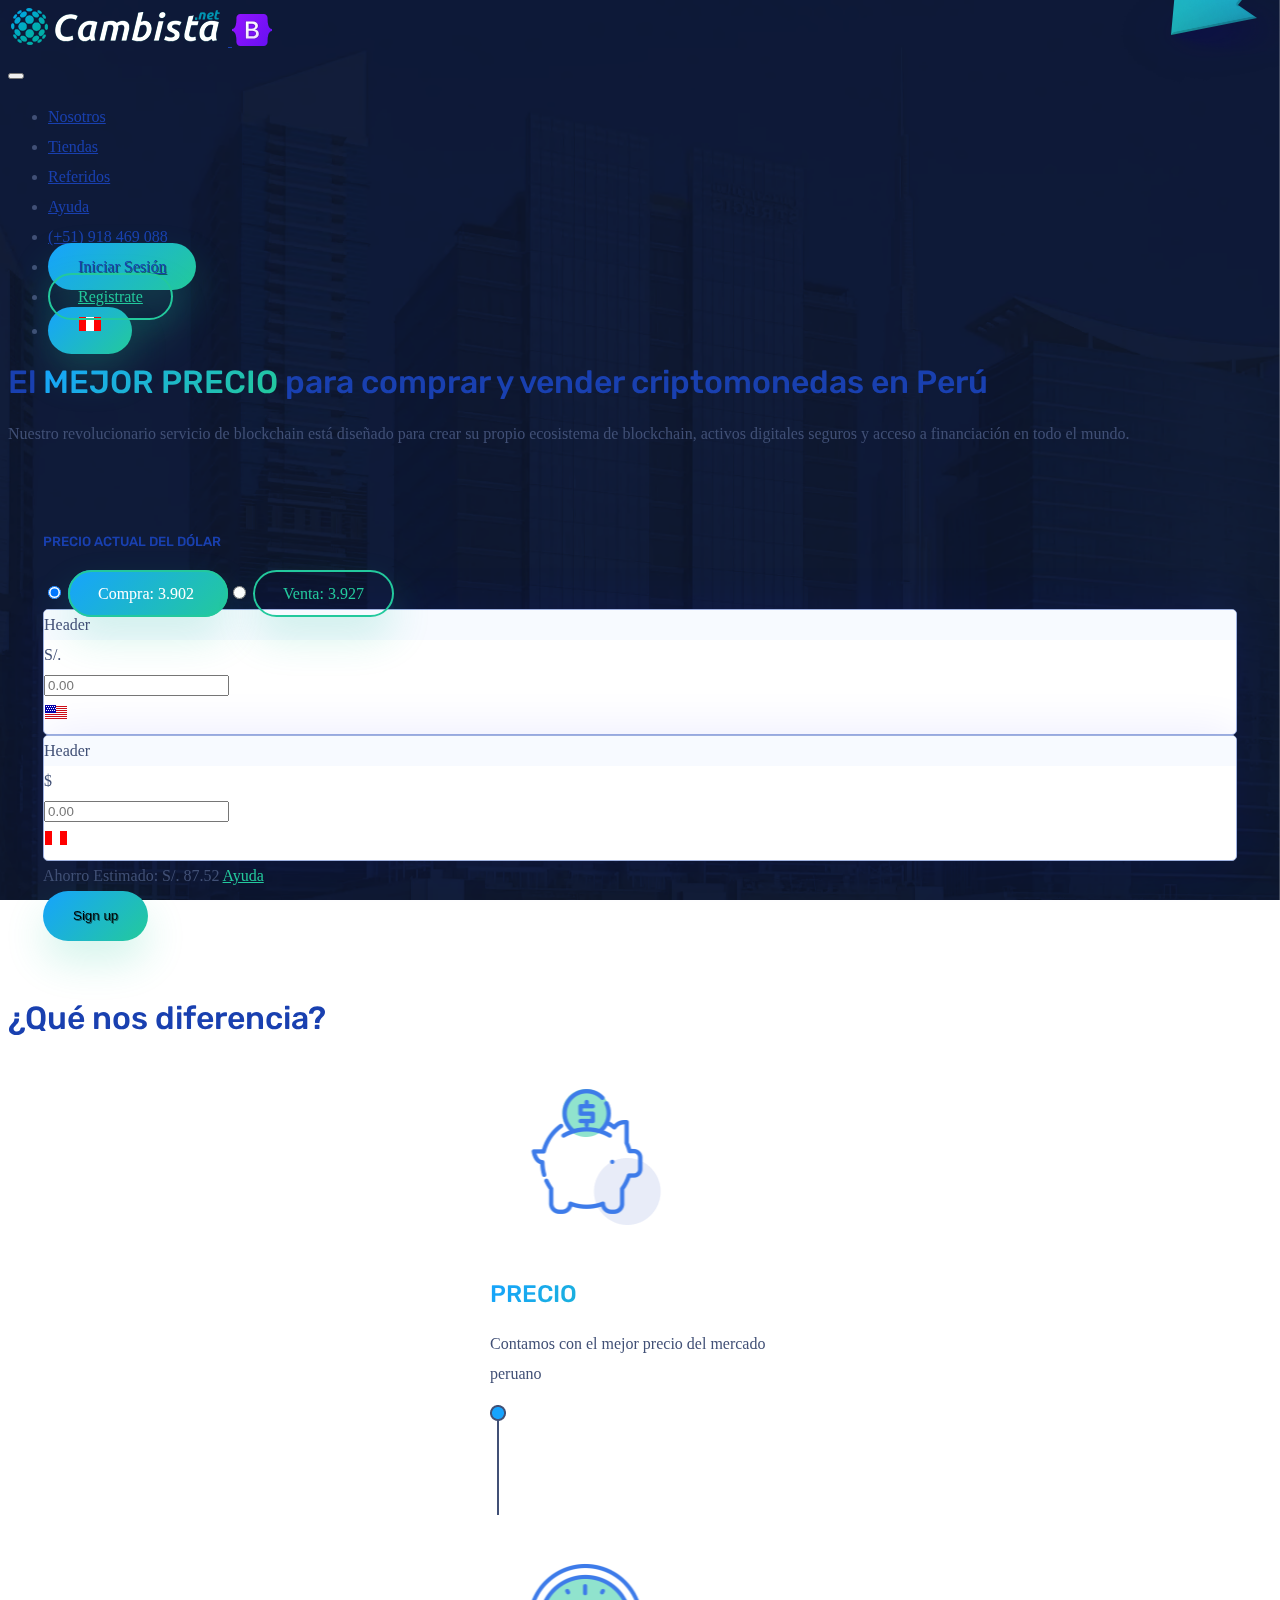
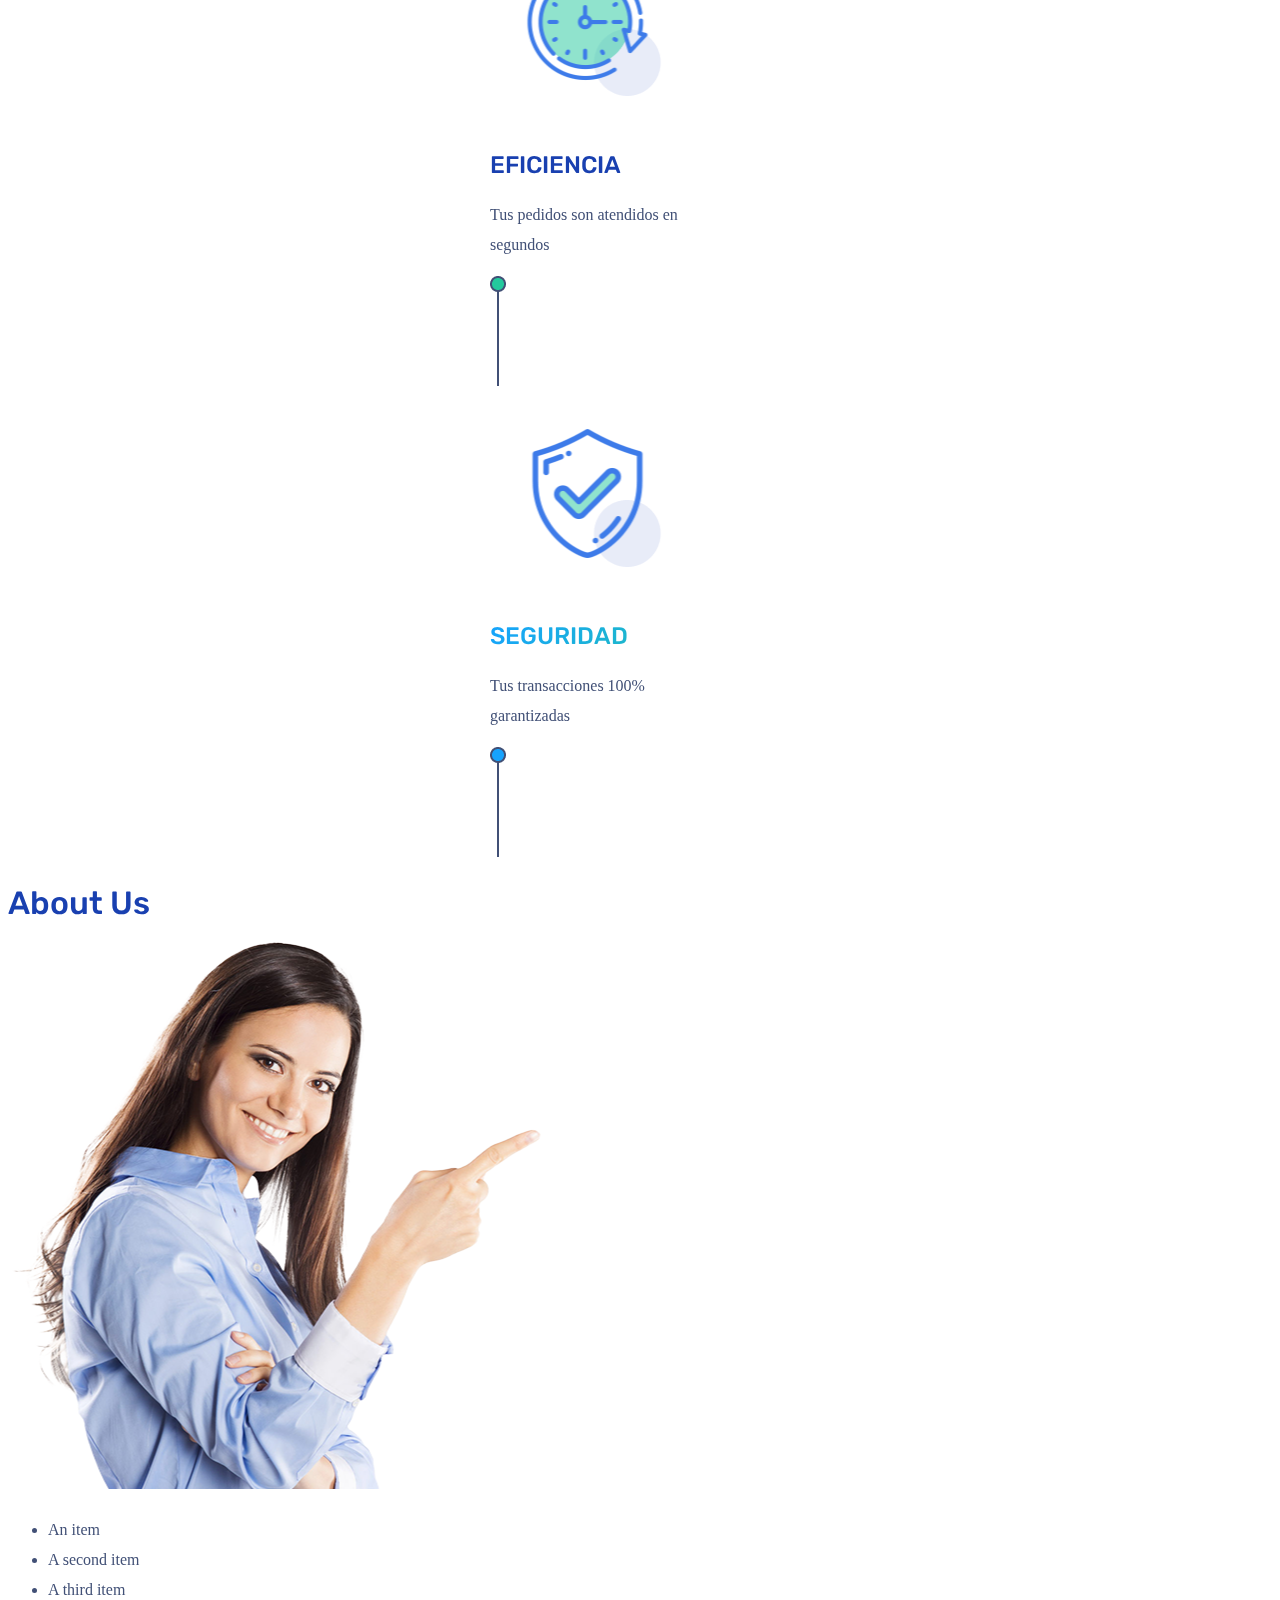
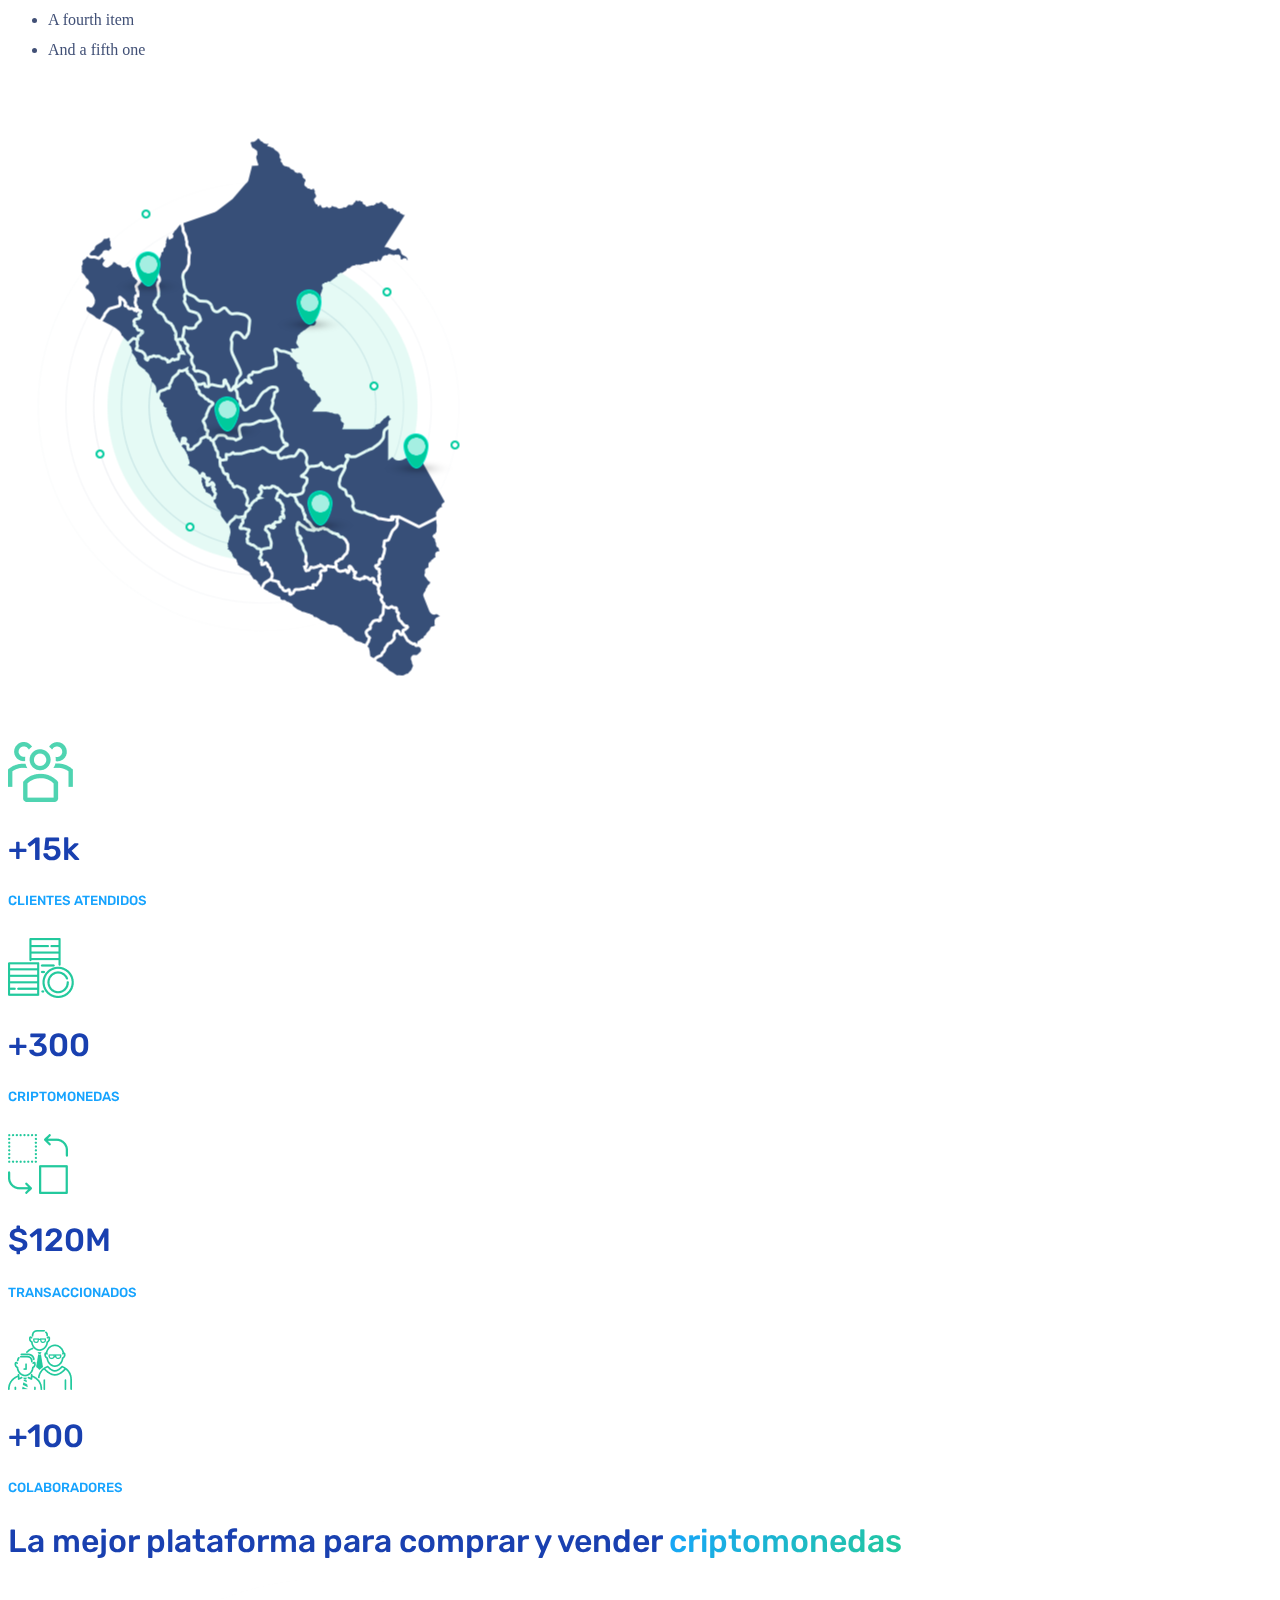
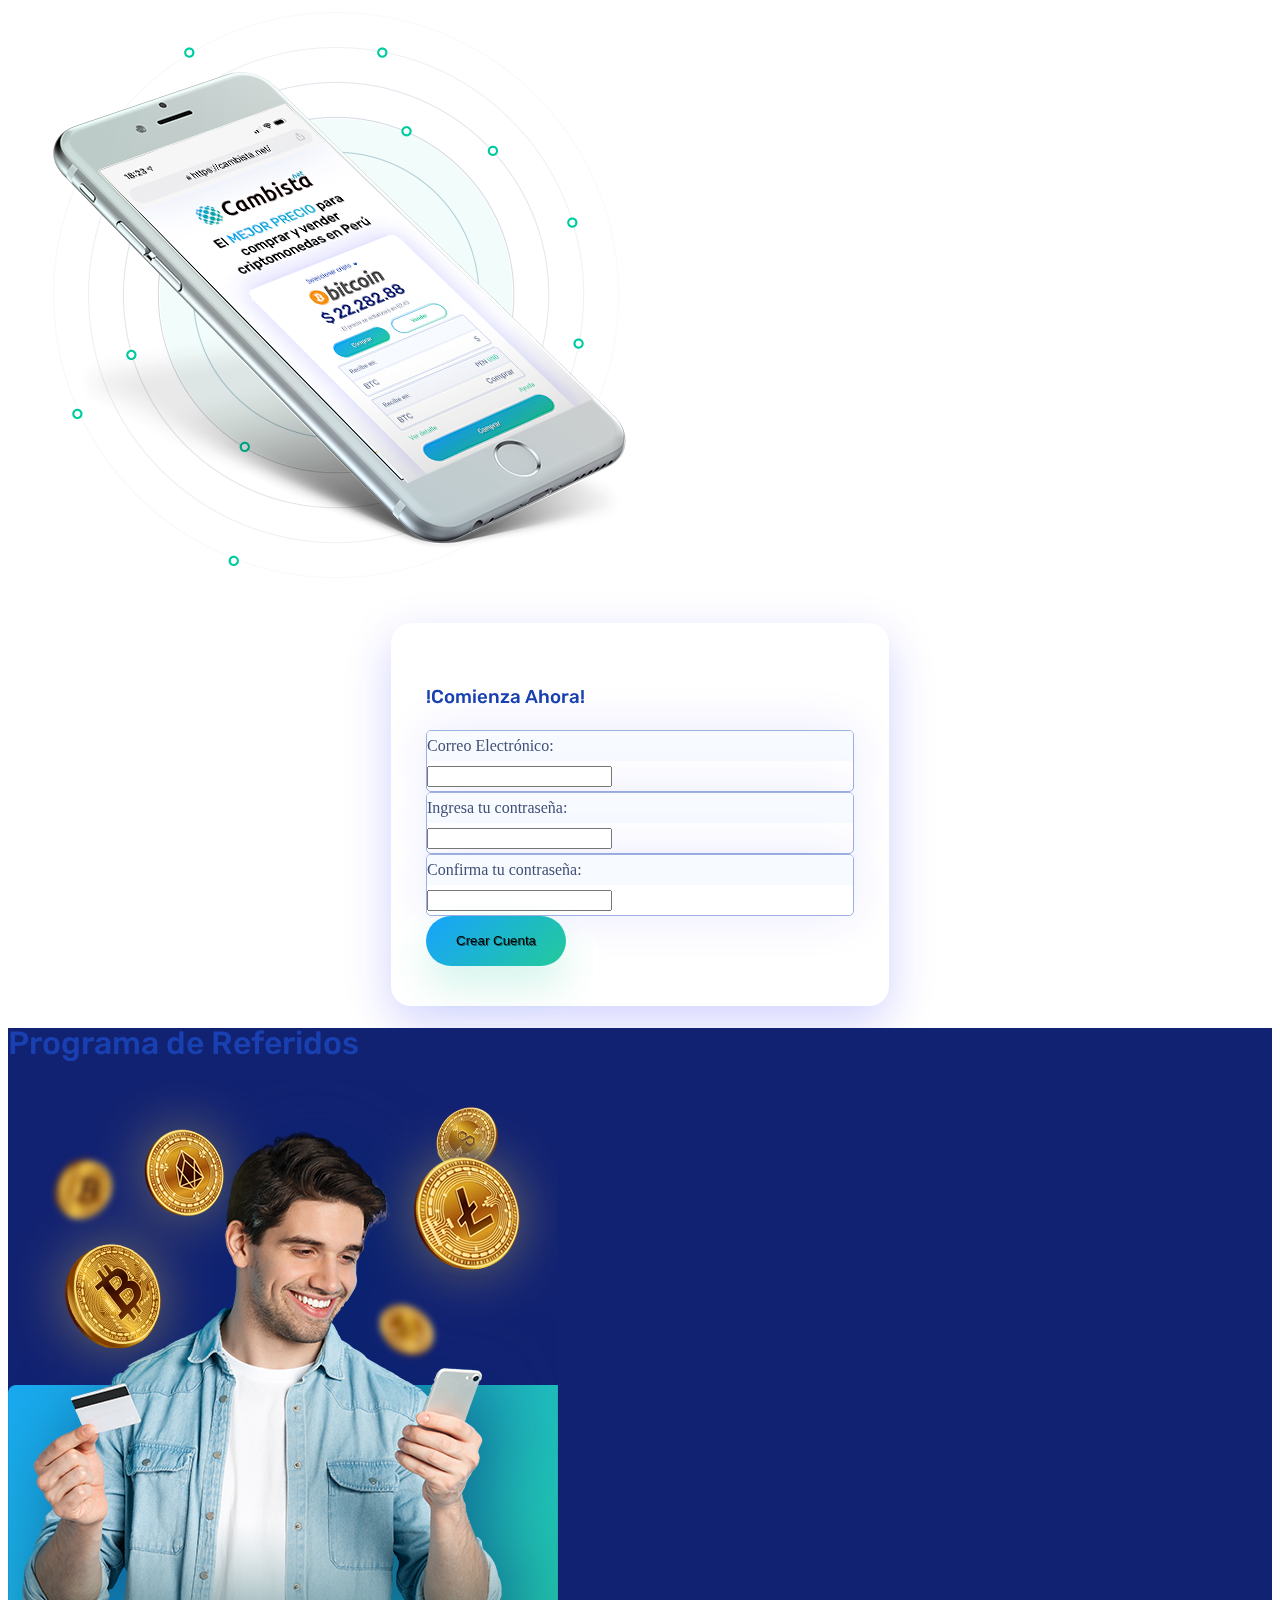
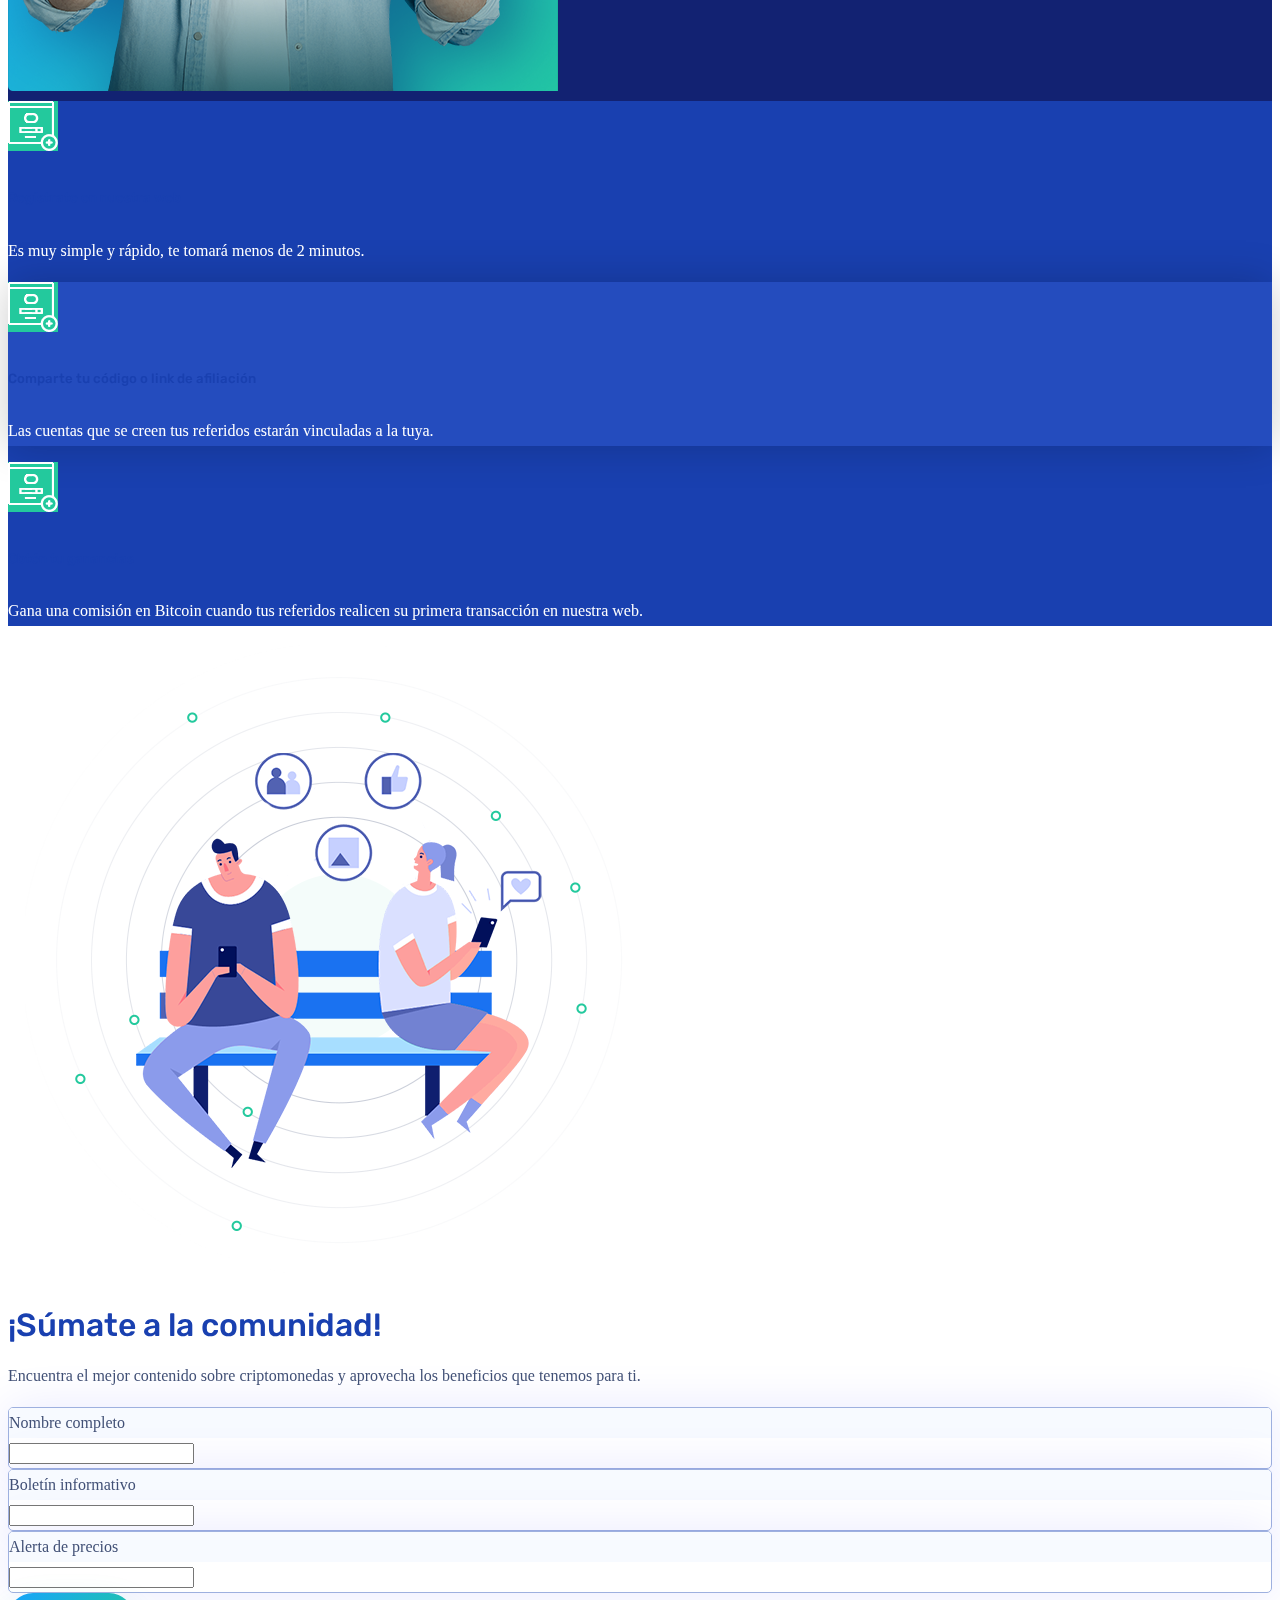
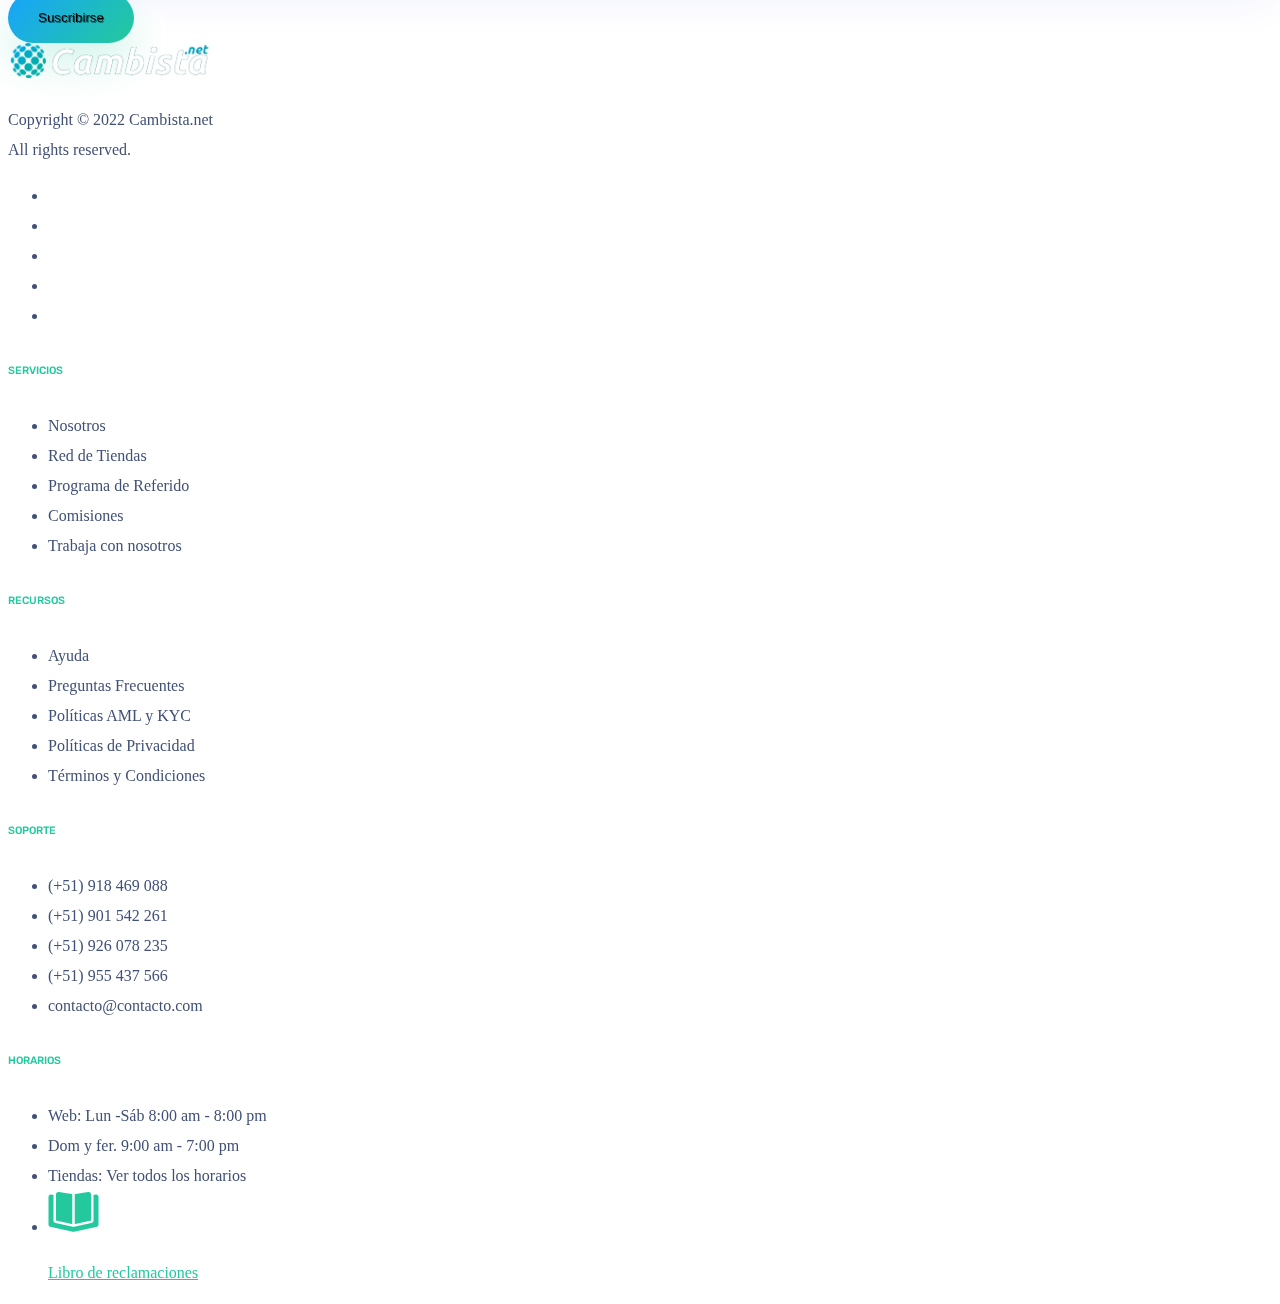
==== index.html @ aa256439 "Add files via upload" ====
<!doctype html>
<html lang="en">

<head>
    <!-- Required meta tags -->
    <meta charset="utf-8">
    <meta name="viewport" content="width=device-width, initial-scale=1">

    <!-- Bootstrap CSS -->
    <link href="https://cdn.jsdelivr.net/npm/bootstrap@5.0.2/dist/css/bootstrap.min.css" rel="stylesheet"
        integrity="sha384-EVSTQN3/azprG1Anm3QDgpJLIm9Nao0Yz1ztcQTwFspd3yD65VohhpuuCOmLASjC" crossorigin="anonymous">

    <link rel="stylesheet" href="assets/common/css/style.css">
    <link rel="stylesheet" href="https://cdnjs.cloudflare.com/ajax/libs/font-awesome/6.1.2/css/all.min.css"
        integrity="sha512-1sCRPdkRXhBV2PBLUdRb4tMg1w2YPf37qatUFeS7zlBy7jJI8Lf4VHwWfZZfpXtYSLy85pkm9GaYVYMfw5BC1A=="
        crossorigin="anonymous" referrerpolicy="no-referrer" />
    <title>Cambista</title>
</head>

<body>

    <div class="heroSection">
        <nav class="navbar navbar-expand-xxl navbar-dark">
            <div class="container">
                <div class="d-flex justify-content-between flex-grow-1">

                    <a class="navbar-brand d-none d-lg-inline-block" href="#" draggable="false">
                        <img src="assets/common/img/logo.png" alt="Cambista">
                    </a>

                    <a class="navbar-brand-two d-lg-none d-inline-block" href="#" draggable="false">
                        <img src="[data-uri]"
                            alt="logo" width="40" height="32" class="me-2" draggable="false">
                    </a>
                    <div class="text-right">
                        <button class="navbar-toggler" type="button" data-bs-toggle="collapse"
                            data-bs-target="#myNavbar" aria-controls="myNavbar" aria-expanded="false"
                            aria-label="Toggle navigation">
                            <span class="navbar-toggler-icon"></span>
                        </button>
                    </div>
                </div>
                <div class="collapse navbar-collapse flex-grow-1 text-right" id="myNavbar">
                    <ul class="navbar-nav ms-auto flex-nowrap">
                        <li class="nav-item">
                            <a href="#" class="nav-link m-2 menu-item" draggable="false">Nosotros</a>
                        </li>
                        <li class="nav-item">
                            <a href="#" class="nav-link m-2 menu-item" draggable="false">Tiendas</a>
                        </li>
                        <li class="nav-item">
                            <a href="#" class="nav-link m-2 menu-item" draggable="false">Referidos</a>
                        </li>
                        <li class="nav-item">
                            <a href="#" class="nav-link m-2 menu-item" draggable="false">Ayuda</a>
                        </li>
                        <li class="nav-item">
                            <a href="#" class="nav-link m-2 menu-item" draggable="false">(+51) 918 469 088</a>
                        </li>
                        <li class="nav-item">
                            <a href="#" class="nav-link m-2 menu-item btn btn-primary btn-sm px-5 text-white"
                                draggable="false" style="max-width: 200px;">Iniciar
                                Sesión</a>
                        </li>
                        <li class="nav-item">
                            <a href="#"
                                class="nav-link m-2 menu-item btn btn btn-outline-secondary btn-sm px-5 text-white"
                                draggable="false" style="max-width: 200px;">Registrate</a>
                        </li>

                        <li class="nav-item">
                            <a href="#" class="nav-link m-2 menu-item btn btn-primary rounded-circle" draggable="false"
                                style="width: 54px; height:54px;">
                                <img src="assets/common/img/flag.png" alt="flag-peru">
                            </a>
                        </li>
                    </ul>
                </div>
            </div>

        </nav>

        <div class="container">
            <div class="row justify-content-center align-items-center py-5">
                <div class="col-lg-5 col-md-6 text-center text-lg-start">
                    <h1 class="text-white">El <span class="text-gradient-primary">MEJOR PRECIO</span> para comprar y
                        vender criptomonedas en Perú</h1>
                    <p class="col-lg-10 text-white">Nuestro revolucionario servicio de blockchain está diseñado para
                        crear su
                        propio ecosistema de blockchain, activos digitales seguros y acceso a financiación en todo el
                        mundo.</p>
                </div>
                <div class="col-lg-1 text-white d-xl-block d-none"></div>
                <div class="col-lg-4 col-md-6 p-sm-0 p-1">
                    <form class="border rounded-3 bg-white cardCotizador">

                        <h5 class="text-center mb-3">PRECIO ACTUAL DEL DÓLAR</h5>

                        <div class="btn-group mb-3 w-100" role="group" aria-label="Basic radio toggle button group">
                            <input type="radio" class="btn-check" name="btnradio" id="btnradio1" autocomplete="off"
                                checked>
                            <label class="btn btn-sm btn-outline-secondary py-3  shadow-none" for="btnradio1">
                                Compra: 3.902
                            </label>
                            <input type="radio" class="btn-check" name="btnradio" id="btnradio2" autocomplete="off">
                            <label class="btn btn-sm btn-outline-secondary py-3  shadow-none" for="btnradio2">
                                Venta: 3.927
                            </label>
                        </div>

                        <div class="card mb-3 shadow-none">
                            <div class="card-header py-2">Header</div>
                            <div class="card-body py-2 position-relative">
                                <div class="position-absolute top-50 start-0 translate-middle-y ms-3">
                                    <strong class="fw-bold">S/.</strong>
                                </div>
                                <input type="number" class="form-control-plaintext py-0 ps-4 pe-4" placeholder="0.00" required>
                                <div class="position-absolute top-50 end-0 translate-middle-y ms-3">
                                    <img src="assets/common/img/flag-eeuu.png" alt="flag" class="me-2">
                                </div>
                            </div>
                        </div>

                        <div class="card mb-3 shadow-none">
                            <div class="card-header py-2">Header</div>
                            <div class="card-body py-2 position-relative">
                                <div class="position-absolute top-50 start-0 translate-middle-y ms-3">
                                    <strong class="fw-bold">$</strong>
                                </div>
                                <input type="number" class="form-control-plaintext py-0 ps-4 pe-4" placeholder="0.00" required>
                                <div class="position-absolute top-50 end-0 translate-middle-y ms-3">
                                    <img src="assets/common/img/flag.png" alt="flag" class="me-2">
                                </div>
                            </div>
                        </div>

                        <div class="mb-3 d-flex justify-content-between align-items-start">
                            <span>Ahorro Estimado: <strong>S/. 87.52</strong></span>
                            <a href="#" target="_blank" class="text-secondary">Ayuda</a>
                        </div>

                        <button class="w-100 btn btn-lg btn-primary" type="submit">Sign up</button>
                    </form>
                </div>
            </div>
        </div>
    </div>

    <section class="py-5 bg-white">
        <div class="container py-5">
            <div class="row">
    
                <div class="col-md-12">
                    <h1 class="text-center mb-4">¿Qué nos diferencia?</h1>
                </div>
    
                <div class="col-sm-4 text-center mb-3 mt-0 mt-sm-5 pt-0 pt-sm-5">
                    <div class="customItemDiferencia">
                       <img src="assets/common/img/icon01.png" width="195" height="195" alt="icon01" class="mb-3 img-fluid">    
                        <h2 class="text-gradient-primary">PRECIO</h2>
                        <p>Contamos con el mejor precio del mercado peruano</p>
                        <img src="assets/common/img/lineVertical01.png" alt="line" class="margin-auto">
                    </div>
                </div>
    
    
                <div class="col-sm-4 text-center mb-3">
                    <div class="customItemDiferencia">
                        <img src="assets/common/img/icon02.png" width="195" height="195" alt="icon02" class="mb-3 img-fluid"">
                        <h2>EFICIENCIA</h2>
                        <p>Tus pedidos son atendidos en <br> segundos</p>
                        <img src="assets/common/img/lineVertical02.png" alt="line" class="margin-auto">
                    </div>
                </div>

                <div class="col-sm-4 text-center mt-0 mt-sm-5 pt-0 pt-sm-5">                    
                    <div class="customItemDiferencia">
                        <img src="assets/common/img/icon03.png" width="195" height="195" alt="icon03" class="mb-3 img-fluid"">
                        <h2 class="text-gradient-primary">SEGURIDAD</h2>
                        <p>Tus transacciones 100% <br> garantizadas</p>
                        <img src="assets/common/img/lineVertical01.png" alt="line" class="margin-auto">
                    </div>
                </div>
    
            </div>
        </div>
    </section>
   

    <section class="pt-5 bg-light">
        <div class="container pt-5">
            <div class="row">
                <div class="col-lg-5 col-6 flex-column d-flex align-items-end justify-content-end">
                    <h1 class="mb-5 w-100 text-start">About Us</h1>
                    <img src="assets/common/img/womanPoint.png" alt="woman" class="img-fluid">
                </div>
                <div class="col-lg-2 col-6 d-flex align-items-center justify-content-center">
                    <ul class="list-group">
                        <li class="list-group-item">An item</li>
                        <li class="list-group-item">A second item</li>
                        <li class="list-group-item">A third item</li>
                        <li class="list-group-item">A fourth item</li>
                        <li class="list-group-item">And a fifth one</li>
                    </ul>
                </div>
                <div class="col-lg-5">
                    <img src="assets/common/img/map.png" alt="woman" class="img-fluid">
                </div>
            </div>
        </div>
    </section>

    <section class="py-5">
        <div class="container py-5">
            <div class="row">
                <div class="col-6 col-lg-3 col-sm-6 text-center my-3">
                    <img class="img-fluid mx-auto d-block"
                            src="assets/common/img/ic01.png">
                            <h1 class="text-white my-2">+15k</h1>
                            <h5 class="text-white my-0 text-lightBlue">CLIENTES ATENDIDOS</h5>
                </div>
                <div class="col-6 col-lg-3 col-sm-6 text-center my-3">
                    <img class="img-fluid mx-auto d-block"
                            src="assets/common/img/ic02.png">
                            <h1 class="text-white my-2">+300</h1>
                            <h5 class="text-white my-0 text-lightBlue">CRIPTOMONEDAS</h5>
                </div>
                <div class="col-6 col-lg-3 col-sm-6 text-center my-3">
                    <img class="img-fluid mx-auto d-block"
                            src="assets/common/img/ic03.png">
                            <h1 class="text-white my-2">$120M</h1>
                            <h5 class="text-white my-0 text-lightBlue">TRANSACCIONADOS</h5>
                </div>
                <div class="col-6 col-lg-3 col-sm-6 text-center my-3">
                    <img class="img-fluid mx-auto d-block"
                            src="assets/common/img/ic04.png">
                            <h1 class="text-white my-2">+100</h1>
                            <h5 class="text-white my-0 text-lightBlue">COLABORADORES</h5>
                </div>
            </div>
        </div>
    </section>

    
    <section class="py-5 bg-white w-100 overflow-hidden">
        <div class="container py-5">
            <div class="row">
                <div class="col-xl-6 offset-xl-3">
                    <h1 class="text-center mb-5">La mejor plataforma para comprar y
                        vender <span class="text-gradient-primary">criptomonedas</span></h1>
                </div>
                <div class="col-md-6 position-relative">
                    <img src="assets/common/img/phone.png" alt="phone" class="img-fluid">
                </div>
                <div class="col-md-6 py-4">
                    <form class="border bg-white cardFormRegister shadow-lg position-relative">
                        <img src="assets/common/img/arrow.png" alt="arrow" class="arrowForm">
                        <h3 class="text-center mb-3">!Comienza Ahora!</h3>
                        <div class="card mb-3 shadow-none">
                            <div class="card-header py-2 fw-bolder">Correo Electrónico:</div>
                            <div class="card-body py-2 position-relative">
                                <div class="position-absolute top-50 start-0 translate-middle-y ms-3">
                                    <i class="fa-solid fa-envelope text-secondary"></i>
                                </div>
                                <input type="email" class="form-control-plaintext py-0 ps-4 pe-4" value="" required>
                            </div>
                        </div>
                        <div class="card mb-3 shadow-none">
                            <div class="card-header py-2 fw-bolder">Ingresa tu contraseña:</div>
                            <div class="card-body py-2 position-relative">
                                <div class="position-absolute top-50 start-0 translate-middle-y ms-3">
                                    <i class="fa-solid fa-lock text-secondary"></i>
                                </div>
                                <input type="password" class="form-control-plaintext py-0 ps-4 pe-4" value="" required>
                            </div>
                        </div>
                        <div class="card mb-3 shadow-none">
                            <div class="card-header py-2 fw-bolder">Confirma tu contraseña:</div>
                            <div class="card-body py-2 position-relative">
                                <div class="position-absolute top-50 start-0 translate-middle-y ms-3">
                                    <i class="fa-solid fa-lock text-secondary"></i>
                                </div>
                                <input type="password" class="form-control-plaintext py-0 ps-4 pe-4" value="" required>
                            </div>
                        </div>
                        <button class="w-100 btn btn-lg btn-primary" type="submit">Crear Cuenta</button>
                    </form>
                </div>
            </div>
        </div>
    </section>

    <section class="py-5 bg-darkBlue">
        <div class="container py-5">
            <div class="row g-0">

                <div class="col-md-12">
                    <h1 class="text-center mb-5 text-white">Programa de Referidos</h1>
                </div>

                <div class="col-lg-5 offset-lg-1 d-flex align-items-end">
                    <img src="assets/common/img/referidos.png" alt="referidos" class="img-fluid">
                </div>

                
                <div class="col-lg-5 position-relative bg-primary">
                    <div class="customCardReferido">
                        <div class="d-flex justify-content-start align-items-center">
                            <div class="d-inline p-4">
                                <img src="assets/common/img/ref01.png" alt="icon" class="d-block bg-secondary p-4 rounded-3">
                            </div>
                            <div class="d-inline me-4 py-4">
                                <h5 class="text-white">Regístrate en nuestra web</h5>
                                <p class="m-0">Es muy simple y rápido, te tomará menos de 2 minutos.</p>
                            </div>
                        </div>
                        <div class="d-flex justify-content-start align-items-center">
                            <div class="d-inline p-4">
                                <img src="assets/common/img/ref01.png" alt="icon" class="d-block bg-secondary p-4 rounded-3">
                            </div>
                            <div class="d-inline me-4 py-4">
                                <h5 class="text-white">Comparte tu código o link de afiliación</h5>
                                <p class="m-0">Las cuentas que se creen tus referidos estarán vinculadas a la tuya.</p>
                            </div>
                        </div>
                        <div class="d-flex justify-content-start align-items-center">
                            <div class="d-inline p-4">
                                <img src="assets/common/img/ref01.png" alt="icon" class="d-block bg-secondary p-4 rounded-3">
                            </div>
                            <div class="d-inline me-4 py-4">
                                <h5 class="text-white">Obtén tu ganancias</h5>
                                <p class="m-0">Gana una comisión en Bitcoin cuando tus referidos realicen su primera transacción en nuestra web.</p>
                            </div>
                        </div>
                    </div>
                </div>
    
               
            </div>
        </div>
    </section>

    <section class="py bg-white">
        <div class="container col-xl-12 col-xxl-10 px-4 py-5">
            <div class="row py-5">
                <div class="col-xl-6">
                    <img src="assets/common/img/comunidad.png" alt="comunidad" class="img-fluid">
                </div>
                <div class="col-xl-6">
                    <h1>¡Súmate a la comunidad!</h1>
                    <p>Encuentra el mejor contenido sobre criptomonedas y aprovecha los beneficios que tenemos para ti.</p>
                    <form class="position-relative">
                        <div class="card mb-3 shadow-none">
                            <div class="card-header py-2 fw-bolder">Nombre completo</div>
                            <div class="card-body py-2 position-relative">
                                <div class="position-absolute top-50 start-0 translate-middle-y ms-3">
                                    <i class="fa-solid fa-envelope text-secondary"></i>
                                </div>
                                <input type="text" class="form-control-plaintext py-0 ps-4 pe-4" id="nombres" autocomplete="off" name="nombres" required>
                            </div>
                        </div>
                        <div class="card mb-3 shadow-none">
                            <div class="card-header py-2 fw-bolder">Boletín informativo</div>
                            <div class="card-body py-2 position-relative">
                                <div class="position-absolute top-50 start-0 translate-middle-y ms-3">
                                    <i class="fa-solid fa-lock text-secondary"></i>
                                </div>
                                <input type="password" class="form-control-plaintext py-0 ps-4 pe-4" value="" required>
                            </div>
                        </div>
                        <div class="card mb-3 shadow-none">
                            <div class="card-header py-2 fw-bolder">Alerta de precios</div>
                            <div class="card-body py-2 position-relative">
                                <div class="position-absolute top-50 start-0 translate-middle-y ms-3">
                                    <i class="fa-solid fa-lock text-secondary"></i>
                                </div>
                                <input type="password" class="form-control-plaintext py-0 ps-4 pe-4" value="" required>
                            </div>
                        </div>
                        <button class="btn btn-primary px-5" type="submit">Suscribirse</button>
                    </form>
                </div>
            </div>
        </div>
    </section>

    <footer class="py-5 w-100 overflow-hidden">
        <div class="container py-5">
            <div class="d-xl-flex justify-content-between g-5">
                
                <div class="text-white d-md-inline d-block  text-xl-start text-center">
                    <img src="assets/common/img/logo-white.png" class="mb-4 mx-auto d-block" alt="logo" width="208" height="36">
                    <p class="text-white mb-1">Copyright © 2022 Cambista.net <br> All rights reserved.</p>
                    <ul class="list-unstyled mb-3">
                        <li class="d-inline text-xl-start text-center">
                            <a href="#" target="_blank" class="fw-bolder me-2">
                                <i class="fa-brands fa-whatsapp text-secondary fs-5"></i>
                            </a>
                        </li>
                        <li class="d-inline">
                            <a href="#" target="_blank" class="fw-bolder me-2">
                                <i class="fa-brands fa-facebook text-secondary fs-5"></i>
                            </a>
                        </li>
                        <li class="d-inline">
                            <a href="#" target="_blank" class="fw-bolder me-2">
                                <i class="fa-brands fa-linkedin text-secondary fs-5"></i>
                            </a>
                        </li>
                        <li class="d-inline">
                            <a href="#" target="_blank" class="fw-bolder me-2">
                                <i class="fa-brands fa-twitter text-secondary fs-5"></i>
                            </a>
                        </li>
                        <li class="d-inline">
                            <a href="#" target="_blank" class="fw-bolder me-2">
                                <i class="fa-brands fa-youtube text-secondary fs-5"></i>
                            </a>
                        </li>
                    </ul>
                </div>
                <div class="text-white d-md-inline d-block  text-xl-start text-center">
                    <h6 class="text-secondary">SERVICIOS</h6>
                    <ul class="list-unstyled">
                        <li>Nosotros</li>
                        <li>Red de Tiendas</li>
                        <li>Programa de Referido</li>
                        <li>Comisiones</li>
                        <li>Trabaja con nosotros</li>
                    </ul>
                </div>
                <div class="text-white d-md-inline d-block  text-xl-start text-center">
                    <h6 class="text-secondary">RECURSOS</h6>
                    <ul class="list-unstyled">
                        <li>Ayuda</li>
                        <li>Preguntas Frecuentes</li>
                        <li>Políticas AML y KYC</li>
                        <li>Políticas de Privacidad</li>
                        <li>Términos y Condiciones</li>
                    </ul>
                </div>
                <div class="text-white d-md-inline d-block  text-xl-start text-center">
                    <h6 class="text-secondary">SOPORTE</h6>
                    <ul class="list-unstyled">
                        <li>(+51) 918 469 088</li>
                        <li>(+51) 901 542 261</li>
                        <li>(+51) 926 078 235</li>
                        <li>(+51) 955 437 566</li>
                        <li>contacto@contacto.com</li>
                    </ul>
                </div>
                <div class="text-white d-md-inline d-block  text-xl-start text-center">
                    <h6 class="text-secondary">HORARIOS</h6>
                    <ul class="list-unstyled">
                        <li>Web: Lun -Sáb 8:00 am - 8:00 pm</li>
                        <li>Dom y fer. 9:00 am - 7:00 pm</li>
                        <li>Tiendas: Ver todos los horarios</li>
                        <li class="text-center">
                            <a href="http://" target="_blank" class="text-secondary">
                                <img src="assets/common/img/book.png" class="d-inline-block mt-2" alt="book">
                                <p class="mb-0">Libro de reclamaciones</p>
                            </a>
                        </li>
                    </ul>
                </div>                
            </div>
        </div>
    </footer>
    
    


    <script src="https://cdn.jsdelivr.net/npm/bootstrap@5.0.2/dist/js/bootstrap.bundle.min.js"
        integrity="sha384-MrcW6ZMFYlzcLA8Nl+NtUVF0sA7MsXsP1UyJoMp4YLEuNSfAP+JcXn/tWtIaxVXM"
        crossorigin="anonymous"></script>


</body>

</html>
---- assets/common/css/style.css ----
@import url('https://fonts.googleapis.com/css2?family=Roboto:wght@300;400;500;700&family=Rubik:wght@400;500&display=swap');
:root {
  --bs-blue: #0d6efd;
  --bs-indigo: #6610f2;
  --bs-purple: #6f42c1;
  --bs-pink: #d63384;
  --bs-red: #dc3545;
  --bs-orange: #fd7e14;
  --bs-yellow: #ffc107;
  --bs-green: #198754;
  --bs-teal: #20c997;
  --bs-cyan: #0dcaf0;
  --bs-white: #fff;
  --bs-gray: #6c757d;
  --bs-gray-dark: #343a40;
  --bs-gray-100: #f8f9fa;
  --bs-gray-200: #e9ecef;
  --bs-gray-300: #dee2e6;
  --bs-gray-400: #ced4da;
  --bs-gray-500: #adb5bd;
  --bs-gray-600: #6c757d;
  --bs-gray-700: #495057;
  --bs-gray-800: #343a40;
  --bs-gray-900: #212529;
  --bs-primary: #1940B0;
  --bs-secondary: #23C99D;
  --bs-success: #198754;
  --bs-info: #0dcaf0;
  --bs-warning: #ffc107;
  --bs-danger: #dc3545;
  --bs-light: #f8f9fa;
  --bs-dark: #212529;
  --bs-primary-rgb: 25,64,176;
  --bs-secondary-rgb: 35,201,157;
  --bs-success-rgb: 25, 135, 84;
  --bs-info-rgb: 13, 202, 240;
  
  --bs-warning-rgb: 255, 193, 7;
  --bs-danger-rgb: 220, 53, 69;
  --bs-light-rgb: 248, 249, 250;
  --bs-dark-rgb: 33, 37, 41;
  --bs-white-rgb: 255, 255, 255;
  --bs-black-rgb: 0, 0, 0;
  --bs-body-color-rgb: 33, 37, 41;
  --bs-body-bg-rgb: 255, 255, 255;
  --bs-font-sans-serif: 'Roboto', system-ui, -apple-system, "Segoe UI", Roboto, "Helvetica Neue", Arial, "Noto Sans", "Liberation Sans", sans-serif, "Apple Color Emoji", "Segoe UI Emoji", "Segoe UI Symbol", "Noto Color Emoji";
  --bs-font-monospace: SFMono-Regular, Menlo, Monaco, Consolas, "Liberation Mono", "Courier New", monospace;
  --bs-gradient: linear-gradient(180deg, rgba(255, 255, 255, 0.15), rgba(255, 255, 255, 0));
  
  /* HEADERS */
  --heading-font-family: 'Rubik', sans-serif;
  --heading-font-color: var(--bs-primary);
  --heading-font-weight: 500;
  /* HEADERS */
  
  /* GENERALS */
  --bs-body-font-family: var(--bs-font-sans-serif);
  --bs-body-font-size: 1rem;
  --bs-body-font-weight: 300;
  --bs-body-line-height: 30px; /*default 1.5*/
  
  --bs-body-color: #415076;
  --bs-body-bg: white;
  --bs-border-radius: 2px;
  --bs-border-radius-2: 2px; /* FOR SMALL ELEMENTS */
  
  --bs-border-width: 2px;
  
  --bs-primary-2-rgba: 0, 55, 211, 1;
  --bs-secondary-2-rgba: 0, 226, 166, 1;
  /* GENERALS */
  
  /* FOR BUTTONS */
  --bs-border-radius-buttons: 25px;
  --bs-border-width-buttons: 0;
  --bs-border-width-buttons-outline: 2px;
  --bs-box-shadow-buttons: 0px 20px 40px rgba(35, 201, 157, .2);
  --bs-text-shadow-buttons: 1px 1px 0px rgba(0, 0, 0, 0.5);
  --bs-line-height-buttons: 20px;
  --bs-padding-buttons: 15px 30px 15px 30px;
  /* FOR BUTTONS */
  
  /* FOR PRIMARY GRADIENTS */
  --bs-linear-gradient-primary: 45deg, rgb(25, 64, 176) 0%, rgb(35, 201, 157) 100%;
  --bs-linear-gradient-primary-2: 45deg, rgb(0, 55, 211) 0%, rgb(0, 226, 166) 100%;
  /* FOR PRIMARY GRADIENTS */
  
  /* FOR SECONDARY GRADIENTS */
  --bs-linear-gradient-secondary: 45deg, rgb(35, 201, 157) 0%, rgb(18, 201, 152) 100%;
  --bs-linear-gradient-secondary-2: 45deg, rgb(35, 201, 157) 0%, rgb(66, 204, 168) 100%;
  /* FOR SECONDARY GRADIENTS */
  
  
  /* FOR INPUTS */ 
  --bs-padding-inputs: 15px 10px 15px 10px;
  --bs-border-radius-inputs: 0;
  --bs-box-shadow-inputs: inset 2px 2px 8px rgba(0,0,255,.05);
  --bs-border-width-inputs: 1px;
  --bs-border-color-inputs-rgb: 200,200,200,1;
  /* FOR INPUTS */
 
  /* FOR GROUPS */
  
  /* FOR GROUPS */
  
  /* FOR CARDS */
  --bs-body-bg-color-cards-rgba: 255,255,255,1;
  --bs-border-width-cards: 1px;
  --bs-border-radius-cards: 5px;
  --bs-border-color-cards-rgba: 158, 176, 223, 1;
  --bs-header-bg-color-cards-rgba: 247,250,255,1;
  --bs-header-color-cards: 65, 80, 118, 1;  
  --bs-shadow-cards-rgba: 0px 0px 50px rgba(0,0,255,.09);
  /* FOR CARDS */
  
  /* ACCORDIONS */
  --bs-border-color-accordions-rgba: 0,0,25,.05;
  --bs-border-width-accordions: 1px;
  --bs-border-radius-accordions: 5px;
  --bs-bg-accordions-rgba: 0,0,255,.01;
  --bs-button-bg-accodions-rgba: 0,0,255,.01;  
  /* ACCORDIONS */
  
  
  /* FOR MODALS*/
  --bs-modal-border-width:1px;
  --bs-modal-border-color-rgba:0,0,255,.2;
  --bs-modal-border-radius: 0;
  --bs-modal-bg-rgba: 255,255,255,1;
  --bs-modal-header-bg-rgba: 0,0,255,.05;
  /* FOR MODALS*/
  
  /* FOR TOASTS*/
  --bs-toasts-border-width:1px;
  --bs-toasts-border-color-rgba:0,0,0,.15;
  --bs-toasts-border-radius: 3px;
  --bs-toasts-bg-rgba: 255,255,255,1;
  --bs-toasts-header-bg-rgba: 0,0,255,0.05;
  --bs-toasts-shadow-rgba: 0px 0px 50px rgba(0,0,255,.09);
  /* FOR TOASTS*/
  
  /* SHADOWS COLORS */
  --bs-shadow: 0 0.5rem 1rem rgba(0,0,255,0.15);
  --bs-shadow-sm: 0 0.125rem .25rem rgba(0,0,255,0.08);
  --bs-shadow-lg: 0 1rem 3rem rgba(0,0,255,0.18);
  /* SHADOWS COLORS */
  
}
body{
    font-weight: var(--bs-body-font-weight);
    line-height: var(--bs-body-line-height);
    color: var(--bs-body-color);
}
a{
    color: rgb(var(--bs-primary-rgb));
    text-decoration: underline;
}
a:hover {
    color: rgba(var(--bs-primary-2-rgba));
}
.nav-active
{
    background-color: rgb(var(--bs-primary-rgb));
    color: var(--bs-white) !important;
}
.nav-active:active,.nav-active:hover
{
    background-color: rgba(var(--bs-primary-2-rgba));
}
.nav-link:hover, .nav-link:focus {
    color: rgba(var(--bs-primary-2-rgba));
}
h1,h2,h3,h4,h5,h6 {  
  font-family: var(--heading-font-family);
  color:var(--heading-font-color); 
  font-weight:var(--heading-font-weight);
}
.bg-gradient-primary, .bg-primary.bg-gradient
{
    background: rgb(var(--bs-primary-rgb)) !important;
    background: -moz-linear-gradient(var(--bs-linear-gradient-primary)) !important;
    background: -webkit-linear-gradient(var(--bs-linear-gradient-primary)) !important;
    background: linear-gradient(var(--bs-linear-gradient-primary)) !important;
    background-image: linear-gradient(var(--bs-linear-gradient-primary)) !important;
    background-color: linear-gradient(var(--bs-linear-gradient-primary)) !important;
}
.bg-gradient-secondary, .bg-secondary.bg-gradient
{
    background: rgb(var(--bs-secondary-rgb)) !important;
    background: -moz-linear-gradient(var(--bs-linear-gradient-secondary)) !important;
    background: -webkit-linear-gradient(var(--bs-linear-gradient-secondary)) !important;
    background: linear-gradient(var(--bs-linear-gradient-secondary)) !important;
    background-image: linear-gradient(var(--bs-linear-gradient-secondary)) !important;
    background-color: linear-gradient(var(--bs-linear-gradient-secondary)) !important;
}
.text-primary
{
    color: var(--bs-primary) !important;
}
.text-secondary
{
    color: var(--bs-secondary) !important;
}
.text-lightBlue
{
    color: #16A3FE !important;
}
.text-darkBlue
{
    color: #122272 !important;
}
.bg-primary
{
    background-color: var(--bs-primary) !important;
}
.bg-secondary
{
    background-color: var(--bs-secondary) !important;
}
.bg-lightBlue
{
    background-color: #16A3FE !important;
}
.bg-darkBlue
{
    background-color: #122272 !important;
}
/********************************************/
/**************** shadows ****************/
/********************************************/
.shadow {
    box-shadow: var(--bs-shadow) !important;
}
.shadow-sm {
    box-shadow: var(--bs-shadow-sm) !important;
}
.shadow-lg {
    box-shadow: var(--bs-shadow-lg) !important;
}
/********************************************/
/**************** shadows ****************/
/********************************************/

/********************************************/
/**************** Buttons ****************/
/********************************************/
.btn
{
  border-radius:var(--bs-border-radius-buttons);
  border-width: var(--bs-border-width-buttons);
  line-height: var(--bs-line-height-buttons);
  padding: var(--bs-padding-buttons);
  
  -webkit-box-shadow: var(--bs-box-shadow-buttons);
  -moz-box-shadow: var(--bs-box-shadow-buttons);
  box-shadow: var(--bs-box-shadow-buttons);
  text-shadow: var(--bs-text-shadow-buttons);
  
}
.btn-primary {
    background-color: rgb(var(--bs-primary-rgb));
    border-color: rgba(var(--bs-primary-2-rgba));
    background: rgb(var(--bs-primary-rgb));
    background: -moz-linear-gradient(var(--bs-linear-gradient-primary));
    background: -webkit-linear-gradient(var(--bs-linear-gradient-primary));
    background-size: 100%;
    background: linear-gradient(313.23deg, #23C99D 2.91%, #16A3FE 100%);
    border-radius: 50px;
}

.btn-outline-primary {
    color: rgb(var(--bs-primary-rgb));
    border-color: rgb(var(--bs-primary-rgb));
    outline: 2px solid rgb(var(--bs-primary-rgb));
    outline-offset: -2px !important;
    border: none !important;
}
.btn-primary:disabled, .btn-primary.disabled {
    background-color: rgb(var(--bs-primary-rgb));
    border-color: rgba(var(--bs-primary-2-rgba));
}
.btn-primary:hover,.btn-outline-primary:hover {
    background-color: rgba(var(--bs-primary-2-rgba));
    border-color: rgba(var(--bs-primary-rgb));
    background: rgba(var(--bs-primary-2-rgba));
   background: -moz-linear-gradient(var(--bs-linear-gradient-primary-2));
    background: -webkit-linear-gradient(var(--bs-linear-gradient-primary-2));
    background: linear-gradient(var(--bs-linear-gradient-primary-2));
}
.btn-check:focus + .btn-primary, .btn-primary:focus
{
  background-color: rgba(var(--bs-primary-2-rgba));
  border-color: rgba(var(--bs-primary-rgb)); 
}
.btn-secondary {
    background-color: rgb(var(--bs-secondary-rgb));
    border-color: rgba(var(--bs-secondary-2-rgba));
  
    background: rgb(var(--bs-secondary-rgb));
    background: -moz-linear-gradient(var(--bs-linear-gradient-secondary));
    background: -webkit-linear-gradient(var(--bs-linear-gradient-secondary));
    background: linear-gradient(var(--bs-linear-gradient-secondary));
    background-size: 200%;
    box-shadow: 0px 10px 50px 0px rgba(0, 12, 255, 0.25);
}
.btn-secondary:hover,.btn-outline-secondary:hover {
    background-color: rgb(var(--bs-secondary-2-rgba));
    border-color: rgb(var(--bs-secondary-rgb));
    background: rgba(var(--bs-secondary-2-rgba));
    background: -moz-linear-gradient(var(--bs-linear-gradient-secondary-2));
    background: -webkit-linear-gradient(var(--bs-linear-gradient-secondary-2));
    background: linear-gradient(var(--bs-linear-gradient-secondary-2));
    color: white !important;
}
.btn-outline-secondary {
    color: rgb(var(--bs-secondary-rgb)) !important;
    outline: 2px solid rgb(var(--bs-secondary-rgb));
    outline-offset: -2px !important;
    border: none !important;
    text-shadow: none !important;
}

.btn-check:checked + .btn-primary, .btn-check:active + .btn-primary, .btn-primary:active, .btn-primary.active, .show > .btn-primary.dropdown-toggle {
    background-color: rgba(var(--bs-primary-2-rgba));
    border-color: rgba(var(--bs-primary-rgb)); 
}
.btn-check:checked + .btn-outline-primary, .btn-check:active + .btn-outline-primary, .btn-outline-primary:active, .btn-outline-primary.active, .btn-outline-primary.dropdown-toggle.show {
    background-color: rgba(var(--bs-primary-2-rgba));
    border-color: rgba(var(--bs-primary-rgb)); 
}
.btn.btn-outline-primary,.btn.btn-outline-secondary,.btn.btn-outline-success,.btn.btn-outline-info,.btn.btn-outline-warning,.btn.btn-outline-danger,.btn-outline-light{
  border-width: var(--bs-border-width-buttons-outline);  
}
.btn-check:active+.btn-outline-secondary, .btn-check:checked+.btn-outline-secondary, .btn-outline-secondary.active, .btn-outline-secondary.dropdown-toggle.show, .btn-outline-secondary:active {
    color: white !important;
    background-color: rgb(var(--bs-secondary-rgb));
    background: linear-gradient(313.23deg, #23C99D 2.91%, #16A3FE 100%);
    border-color: rgb(var(--bs-secondary-rgb));
}
/********************************************/
/**************** Buttons ****************/
/********************************************/

/********************************************/
/**************** dropdown ****************/
/********************************************/
.dropdown-menu
{
  border-radius:var(--bs-border-radius-2);
  background-color:rgb(var(--bs-white-rgb));
}
.dropdown-item.active, .dropdown-item:active
{
  background-color: rgb(var(--bs-primary-2-rgba));
  color:rgb(var(--bs-white-rgb));
}
.dropdown-item:hover, .dropdown-item:focus {
    background-color: rgb(var(--bs-primary-rgb));
    border-color: rgb(var(--bs-primary-rgb));
    color:rgb(var(--bs-white-rgb));
}
/********************************************/
/**************** dropdown ****************/
/********************************************/

/********************************************/
/**************** Forms ****************/
/********************************************/
.form-control,.form-select, .progress
{
  border: var(--bs-border-width-inputs) solid rgba(var(--bs-border-color-inputs-rgb));
  border-radius:var(--bs-border-radius-inputs);
  -webkit-box-shadow: var(--bs-box-shadow-inputs);
  -moz-box-shadow: var(--bs-box-shadow-inputs);
  box-shadow: var(--bs-box-shadow-inputs);
}
.form-control
{
  padding: var(--bs-padding-inputs);
}
.form-check-input:checked {
    background-color: rgb(var(--bs-primary-rgb));
    border-color: rgb(var(--bs-white-rgb));
    border-width: var(--bs-border-width);
}
/********************************************/
/**************** Forms ****************/
/********************************************/

/********************************************/
/**************** Navs Tabs ****************/
/********************************************/
.nav-tabs .dropdown-menu {    
    border-top-left-radius: var(--bs-border-radius-2);
    border-top-right-radius: var(--bs-border-radius-2);
}
.nav-tabs .nav-link.active, .nav-tabs .nav-item.show .nav-link {
    color:rgb(var(--bs-dark-rgb));
    background-color: transparent;
    border-color: #dee2e6 #dee2e6 rgb(var(--bs-white-rgb));
    
}
.nav-link
{
  color: rgb(var(--bs-primary-rgb));
}
.nav-pills .nav-link.active, .nav-pills .show > .nav-link {
    background-color: rgb(var(--bs-primary-rgb));
}
.nav-pills .nav-link {
    border-radius: var(--bs-border-radius-2);
}
.nav-tabs .nav-link {
    border: var(--bs-border-width) solid transparent;
    border-top-left-radius: var(--bs-border-radius-2);
    border-top-right-radius: var(--bs-border-radius-2);
}
.nav-tabs {
    border-bottom: var(--bs-border-width) solid #dee2e6;
}
/********************************************/
/**************** Navs Tabs ****************/
/********************************************/

/********************************************/
/**************** Pagination ****************/
/********************************************/
.page-item:first-child .page-link,.pagination-lg .page-item:first-child .page-link,.pagination-sm .page-item:first-child .page-link {
    border-top-left-radius: var(--bs-border-radius-2);
    border-bottom-left-radius: var(--bs-border-radius-2);
}

.page-item:last-child .page-link,.pagination-lg .page-item:last-child .page-link,.pagination-sm .page-item:last-child .page-link {
    border-top-right-radius: var(--bs-border-radius-2);
    border-bottom-right-radius: var(--bs-border-radius-2);
}
.page-link {
    color:var(--bs-dark);
    /*background-color: rgb(var(--bs-white-rgb));
    border: 1px solid rgba(var(--bs-secondary-2-rgba));*/
}
.page-item.disabled .page-link {
    /*color: rgb(var(--bs-white-rgb));
    background-color: rgba(var(--bs-secondary-2-rgba));
    border-color:rgba(var(--bs-secondary-2-rgba));
    opacity:0.9;*/
}
.page-link:hover,.page-link:focus {
    color:rgb(var(--bs-white-rgb));
    background-color: rgba(var(--bs-primary-2-rgba));
    border-color: rgb(var(--bs-primary-rgb));
}
.page-item.active .page-link {
    background-color: rgb(var(--bs-primary-rgb));
    border-color: rgba(var(--bs-primary-2-rgba));
}

/********************************************/
/**************** Pagination ****************/
/********************************************/

/********************************************/
/**************** Alerts ****************/
/********************************************/
.alert {
    border: var(--bs-border-width) solid transparent;
    border-radius: var(--bs-border-radius);
}
/********************************************/
/**************** Alerts ****************/
/********************************************/

/********************************************/
/**************** Progress ****************/
/********************************************/
.progress-bar {    
    background-color: rgb(var(--bs-primary-rgb));
}
/********************************************/
/**************** Progress ****************/
/********************************************/

/********************************************/
/**************** List groups ****************/
/********************************************/
.list-group {   
    border-radius: var(--bs-border-radius);
}
.list-group-item {
    /*color:var(--bs-dark); 
    background-color: rgb(var(--bs-secondary-rgb));
    border: 1px solid  rgba(var(--bs-secondary-2-rgba));*/
}
.list-group-item.active {
    color:rgb(var(--bs-white-rgb));
    background-color: rgb(var(--bs-primary-rgb));
    border-color: rgba(var(--bs-primary-2-rgba));
}
.list-group-item.disabled, .list-group-item:disabled {
    /*color:var(--bs-dark); 
    background-color: rgba(var(--bs-secondary-2-rgba));*/
}
.list-group-item-action:active,.list-group-item-action:hover, .list-group-item-action:focus {
    color:rgb(var(--bs-white-rgb));
    background-color: rgba(var(--bs-primary-2-rgba));
    border-color:rgb(var(--bs-primary-rgb)); 
}
/********************************************/
/**************** List groups ****************/
/********************************************/

/********************************************/
/**************** Cards ****************/
/********************************************/
.card {    
    background-color: rgb(var(--bs-body-bg-color-cards-rgba));
    border: var(--bs-border-width-cards) solid rgba(var(--bs-border-color-cards-rgba));
    border-radius: var(--bs-border-radius-cards);
  
  -webkit-box-shadow: var(--bs-shadow-cards-rgba);
  -moz-box-shadow: var(--bs-shadow-cards-rgba);
  box-shadow: var(--bs-shadow-cards-rgba);
}
.card-header {
    background-color: rgb(var(--bs-header-bg-color-cards-rgba));
    color:rgb(var(--bs-header-color-cards));
}
.card-header:first-child {
   border-radius: calc(var(--bs-border-radius-cards) - var(--bs-border-width-cards)) calc(var(--bs-border-radius-cards) - var(--bs-border-width-cards)) 0 0;
}
.card-footer:last-child {
   border-radius: 0 0 calc(var(--bs-border-radius-cards) - var(--bs-border-width-cards)) calc(var(--bs-border-radius-cards) - var(--bs-border-width-cards));
}
.card-img-top {
    border-top-left-radius: calc(var(--bs-border-radius-cards) - var(--bs-border-width-cards));
    border-top-right-radius: calc(var(--bs-border-radius-cards) - var(--bs-border-width-cards));
}
/********************************************/
/**************** Cards ****************/
/********************************************/

/********************************************/
/**************** Accordions ****************/
/********************************************/
.accordion-button {
    /*color:rgb(var(--bs-white-rgb));*/
    background-color: rgb(var(--bs-button-bg-accodions-rgba));
}
.accordion-item:first-of-type .accordion-button {
    border-top-left-radius: calc(var(--bs-border-radius-accordions) - var(--bs-border-width-accordions));
    border-top-right-radius: calc(var(--bs-border-radius-accordions) - var(--bs-border-width-accordions));
}
.accordion-item {
    background-color: rgb(var(--bs-bg-accordions-rgba));
    border: var(--bs-border-width-accordions) solid rgba(var(--bs-border-color-accordions-rgba));
}
.accordion-item:first-of-type {
    border-top-left-radius: var(--bs-border-radius-accordions);
    border-top-right-radius:var(--bs-border-radius-accordions);
}
.accordion-item:last-of-type .accordion-button.collapsed {
  border-bottom-right-radius: calc(var(--bs-border-radius-accordions) - var(--bs-border-width-accordions));
  border-bottom-left-radius: calc(var(--bs-border-radius-accordions) - var(--bs-border-width-accordions));
}
.accordion-item:last-of-type {
    border-bottom-right-radius: var(--bs-border-radius-accordions);
    border-bottom-left-radius: var(--bs-border-radius-accordions);
}
.accordion-button:not(.collapsed) {
    color:rgb(var(--bs-white-rgb));
    background-color: rgb(var(--bs-primary-rgb));

}
/********************************************/
/**************** Accordions ****************/
/********************************************/

/********************************************/
/**************** Modals ****************/
/********************************************/
.modal-content {    
    background-color: rgb(var(--bs-modal-bg-rgba));  
    border:  var(--bs-modal-border-width) solid rgba(var(--bs-modal-border-color-rgba));
    border-radius: var(--bs-modal-border-radius);
}
.modal-header
{
  background-color: rgba(var(--bs-modal-header-bg-rgba));
  border-top-left-radius: calc(var(--bs-modal-border-radius) - var(--bs-modal-border-width));
  border-top-right-radius: calc(var(--bs-modal-border-radius) - var(--bs-modal-border-width));
}
/********************************************/
/**************** Modals ****************/
/********************************************/

/********************************************/
/**************** Toasts ****************/
/********************************************/
.toast {   
    background-color: rgba(var(--bs-toasts-bg-rgba));
    border: var(--bs-toasts-border-width) solid rgba(var(--bs-toasts-border-color-rgba));
    border-radius: var(--bs-toasts-border-radius);
    -webkit-box-shadow: var(--bs-toasts-shadow-rgba);
    -moz-box-shadow: var(--bs-toasts-shadow-rgba);
    box-shadow: var(--bs-toasts-shadow-rgba);
}
.toast-header {
    background-color: rgba(var(--bs-toasts-header-bg-rgba));    
    border-top-left-radius: calc(var(--bs-toasts-border-radius) - var(--bs-toasts-border-width));
    border-top-right-radius: calc(var(--bs-toasts-border-radius) - var(--bs-toasts-border-width));
}
.btn-close {
    color:rgb(var(--bs-white-rgb));
}
/********************************************/
/**************** Toasts ****************/
/********************************************/



/**************************************************/
/****************** CAMBISTA.NET ******************/
/**************************************************/
body::after{
    content: "";
    width: 100vw;
    height: 100vh;
    position: fixed;
    z-index: -1;
    top: 0;
    left: 0;
    background-image: url(../img/background.png);
    background-position: center;
    background-size: cover;
    background-attachment: scroll;
}
textarea:focus, input:focus{
    outline: none;
}
.cardCotizador
{
    border-radius: 20px !important;
    padding-top: 40px;
    padding-bottom: 40px;
    padding-left: 35px;
    padding-right: 35px;
}

.text-gradient-primary
{
    /* Gradient Primary */
    background: linear-gradient(313.23deg, #23C99D 2.91%, #16A3FE 100%);
    -webkit-background-clip: text;
    -webkit-text-fill-color: transparent;
    background-clip: text;
    text-fill-color: transparent;
}
.customItemDiferencia
{
    max-width: 300px;
    margin: auto;
}
.cardFormRegister
{
    max-width: 428px;
    border-radius: 20px !important;
    padding-top: 40px;
    padding-bottom: 40px;
    padding-left: 35px;
    padding-right: 35px;
    margin: auto;
}
.arrowForm
{
    position: absolute;
    top: -50px;
    right: -60px;
    pointer-events: none;
}
.customCardReferido
{
    height: 100%;
    position: relative;
}
.customCardReferido>div
{
    width: 100%;
    height: 33.3%;
    color: white;
}
.customCardReferido>div:nth-child(2) {
    background: #244CBE;
    box-shadow: 0px 0px 40px rgba(0, 0, 0, 0.2);
}
@media (max-width:991px) {
    .customCardReferido>div
    {
        height: auto;
    }
    .arrowForm
    {
        display: none;
    }
}

/**************************************************/
/****************** CAMBISTA.NET ******************/
/**************************************************/
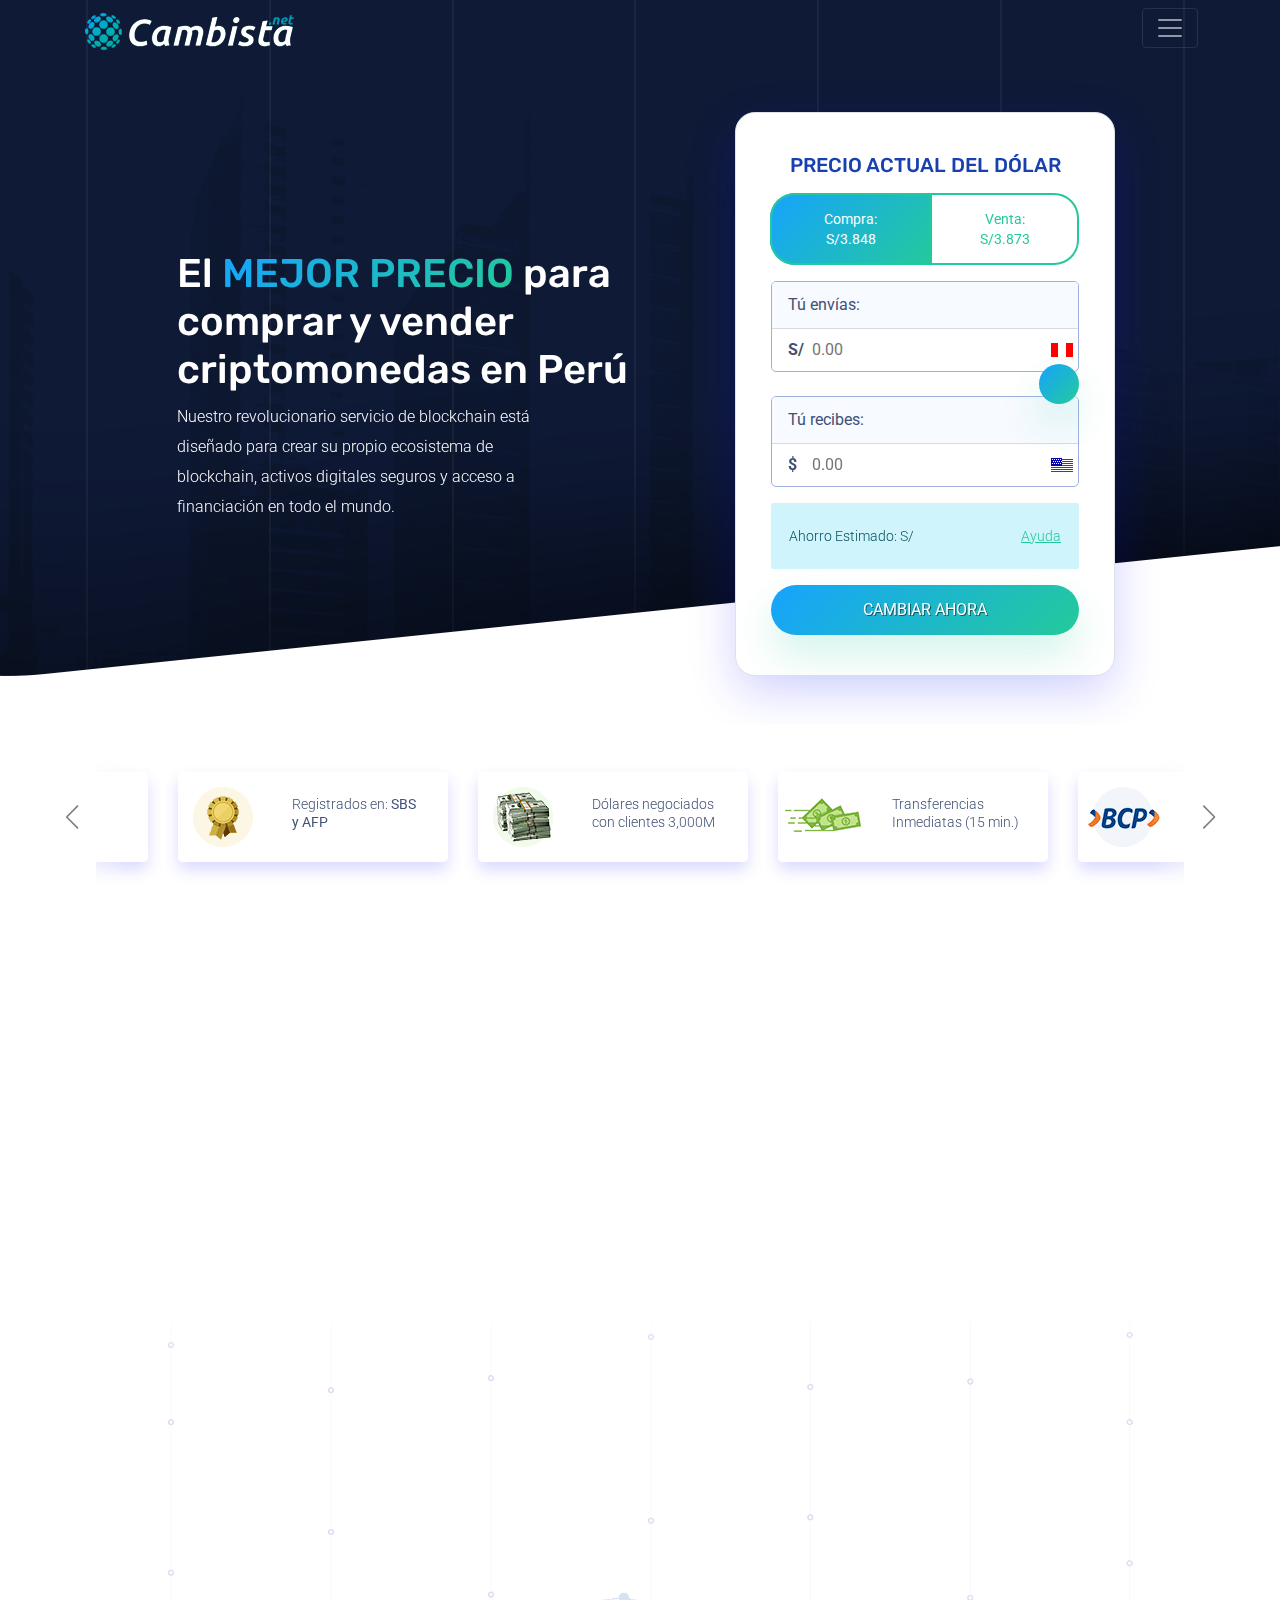
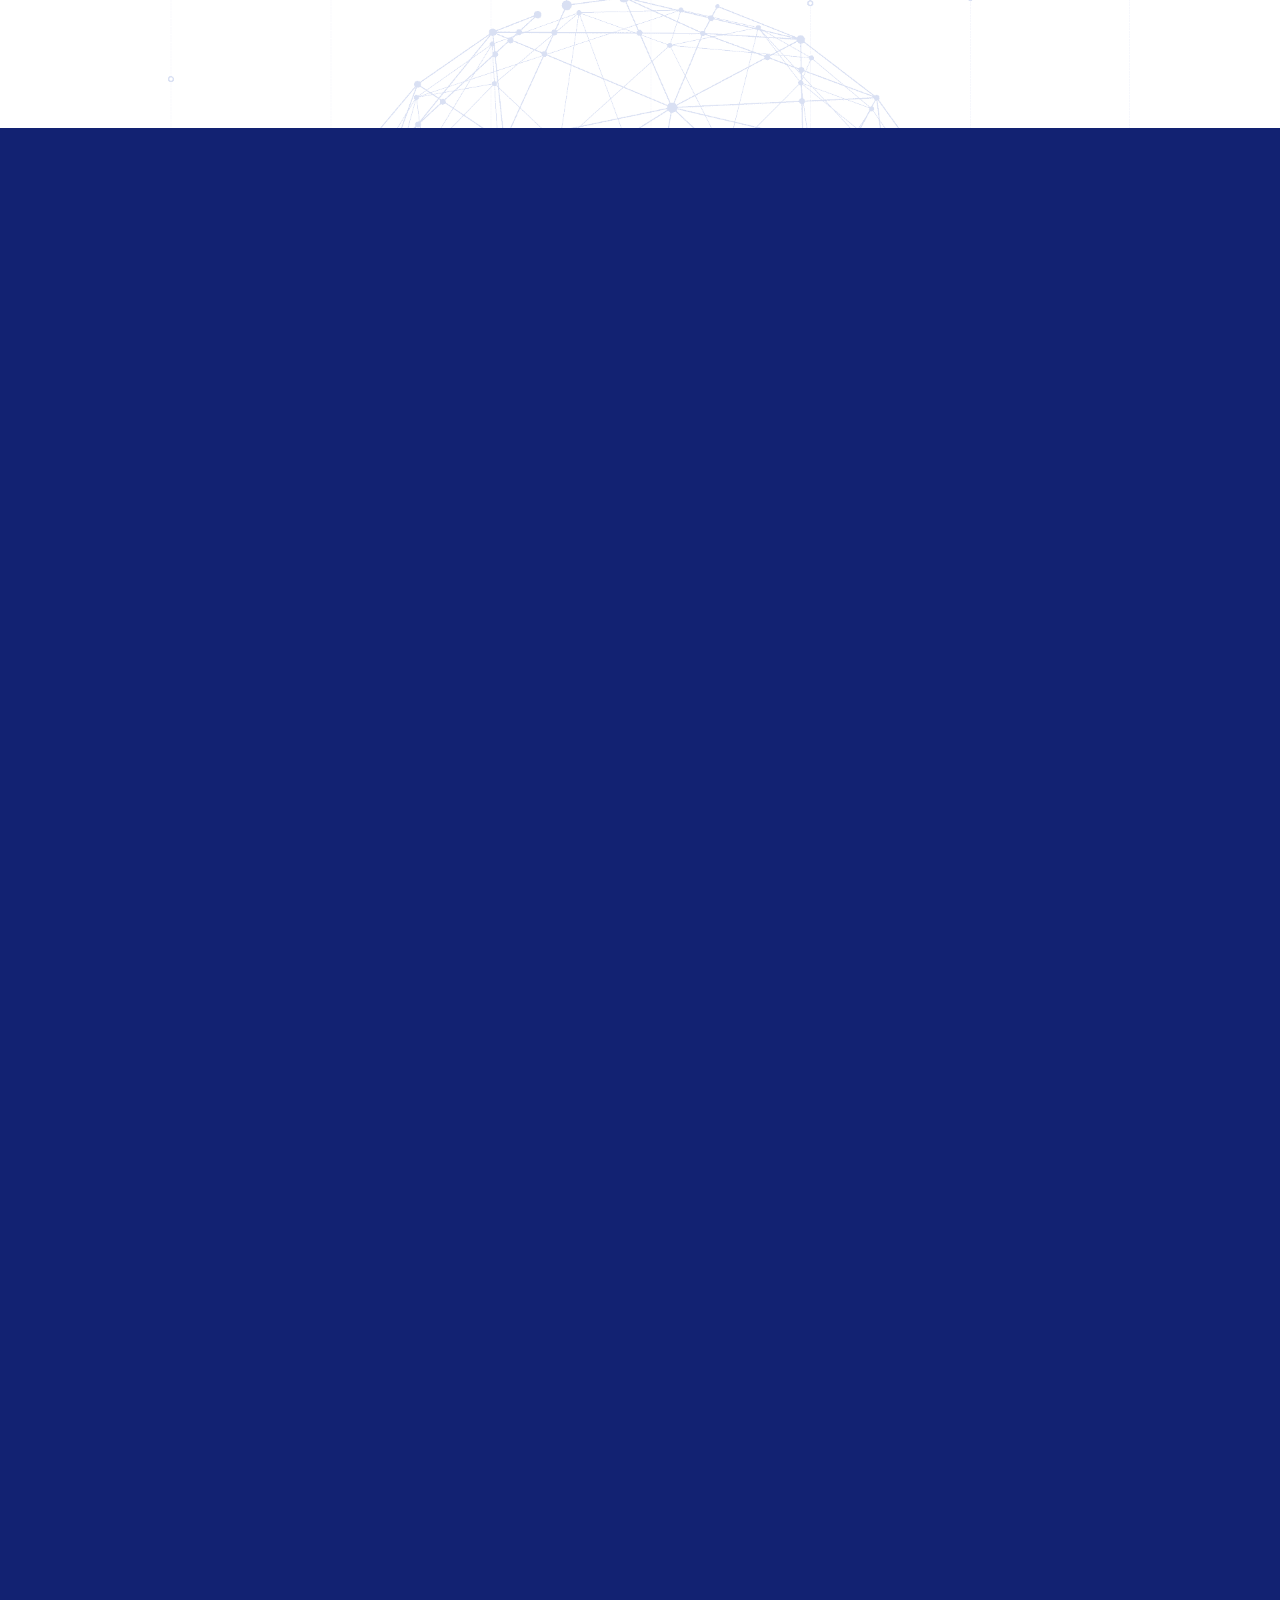
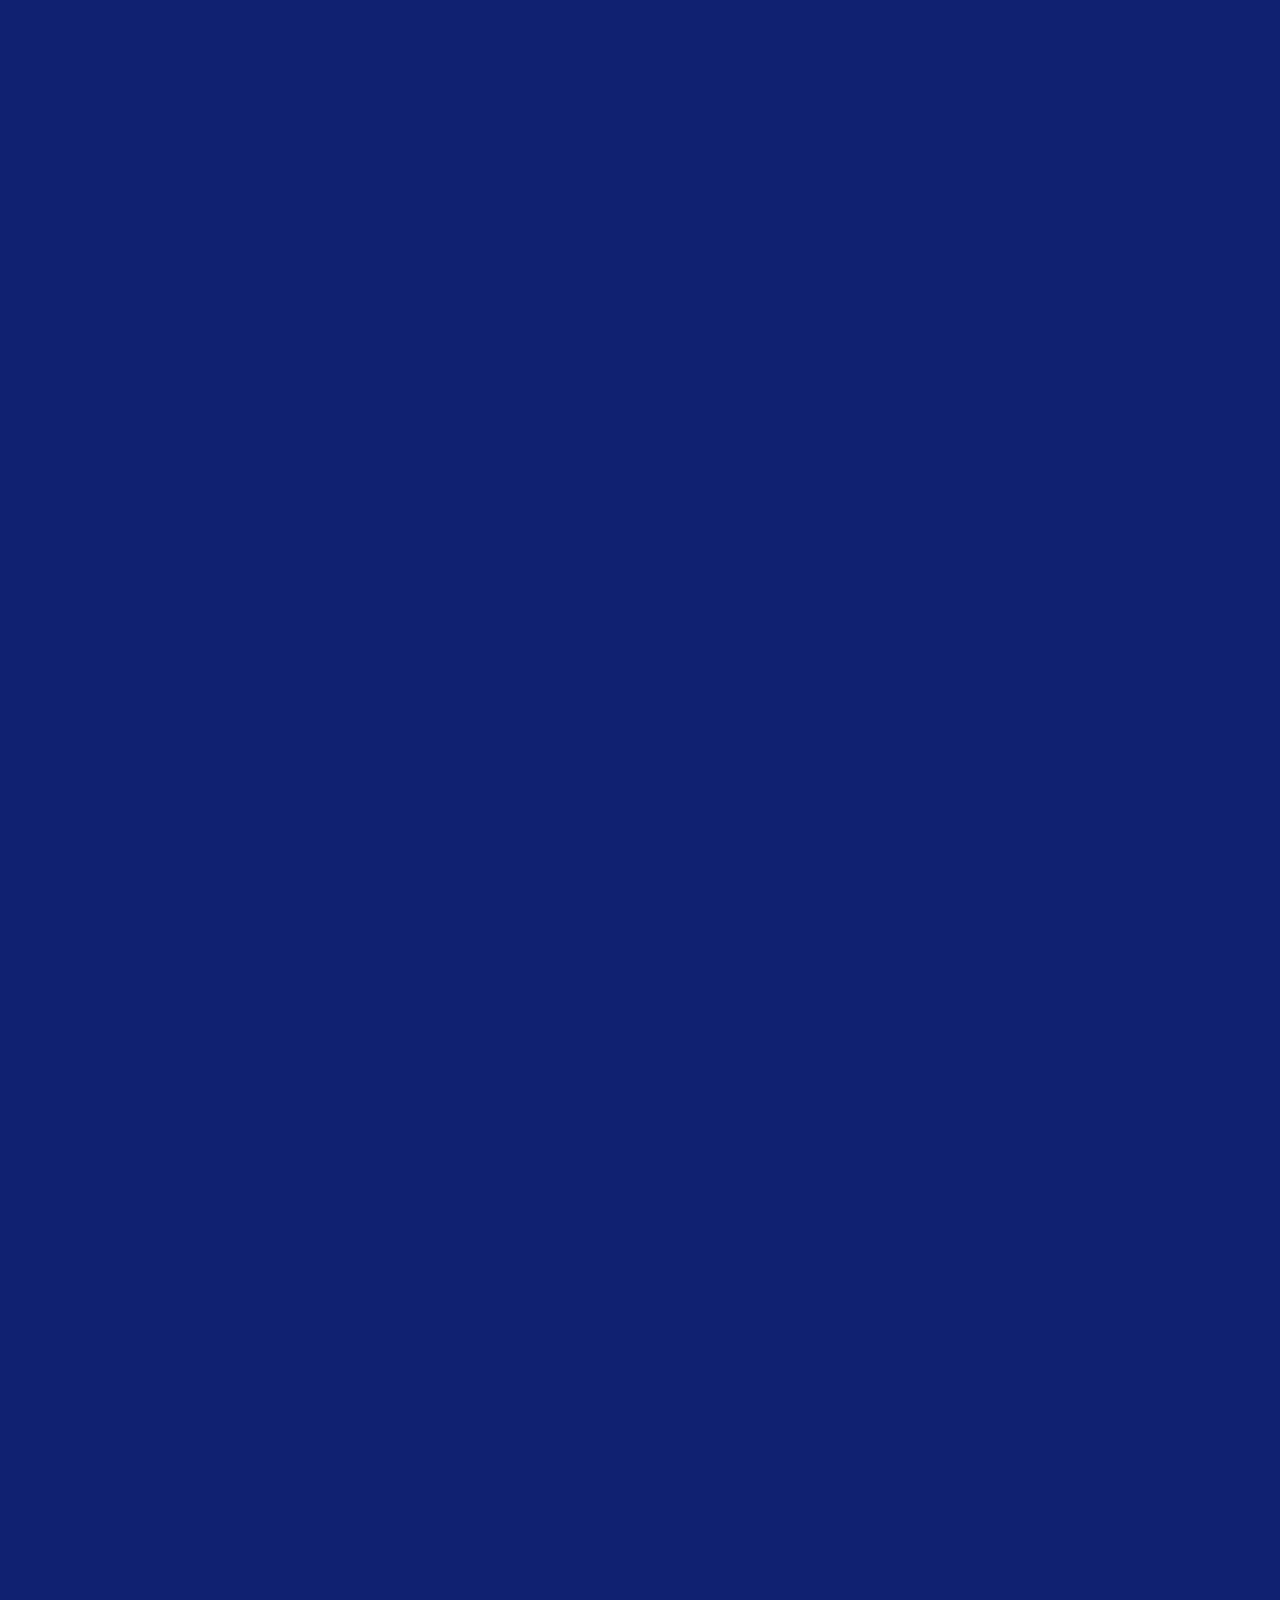
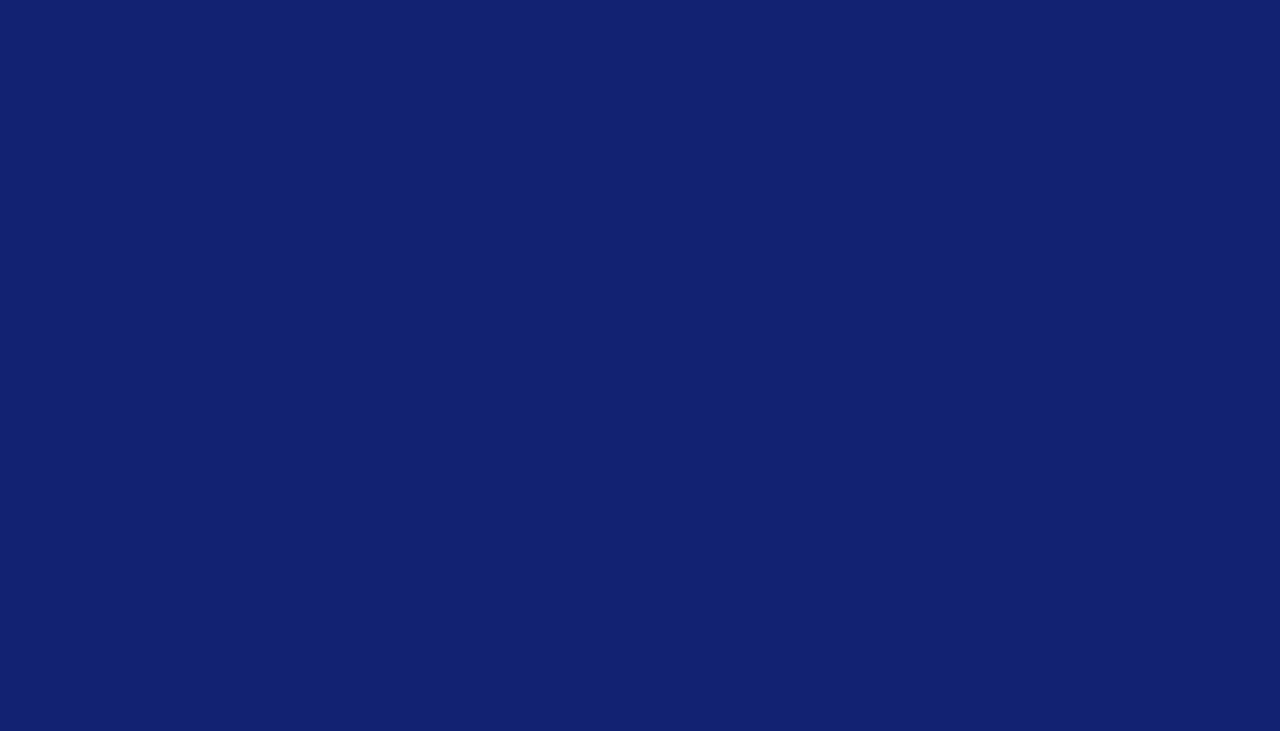
==== commit a56517c8: "Update 08-13*2022" ====
--- a/index.html
+++ b/index.html
@@ -1,5 +1,5 @@
 <!doctype html>
-<html lang="en">
+<html lang="es">
 
 <head>
     <!-- Required meta tags -->
@@ -7,19 +7,67 @@
     <meta name="viewport" content="width=device-width, initial-scale=1">
 
     <!-- Bootstrap CSS -->
-    <link href="https://cdn.jsdelivr.net/npm/bootstrap@5.0.2/dist/css/bootstrap.min.css" rel="stylesheet"
-        integrity="sha384-EVSTQN3/azprG1Anm3QDgpJLIm9Nao0Yz1ztcQTwFspd3yD65VohhpuuCOmLASjC" crossorigin="anonymous">
+    <link rel="stylesheet" href="assets/lib/bootstrap-5.0.2/css/bootstrap.min.css">
 
     <link rel="stylesheet" href="assets/common/css/style.css">
     <link rel="stylesheet" href="https://cdnjs.cloudflare.com/ajax/libs/font-awesome/6.1.2/css/all.min.css"
         integrity="sha512-1sCRPdkRXhBV2PBLUdRb4tMg1w2YPf37qatUFeS7zlBy7jJI8Lf4VHwWfZZfpXtYSLy85pkm9GaYVYMfw5BC1A=="
         crossorigin="anonymous" referrerpolicy="no-referrer" />
+
+
     <title>Cambista</title>
 </head>
 
-<body>
-
-    <div class="heroSection">
+<body class="bg-darkBlue">
+
+    <!-- BACKGROUND AMIMATED -->
+    <div class="backgroundAnimated">
+        <div class="line column01 d-md-block d-none">
+            <div class="circle"></div>
+            <div class="circle"></div>
+            <div class="circle"></div>
+            <div class="circle"></div>
+        </div>
+        <div class="line column02">
+            <div class="circle"></div>
+            <div class="circle"></div>
+            <div class="circle"></div>
+            <div class="circle"></div>
+        </div>
+        <div class="line column03 d-md-block d-none">
+            <div class="circle"></div>
+            <div class="circle"></div>
+            <div class="circle"></div>
+            <div class="circle"></div>
+        </div>
+        <div class="line column04">
+            <div class="circle"></div>
+            <div class="circle"></div>
+            <div class="circle"></div>
+            <div class="circle"></div>
+        </div>
+        <div class="line column01 d-md-block d-none">
+            <div class="circle"></div>
+            <div class="circle"></div>
+            <div class="circle"></div>
+            <div class="circle"></div>
+        </div>
+        <div class="line column02">
+            <div class="circle"></div>
+            <div class="circle"></div>
+            <div class="circle"></div>
+            <div class="circle"></div>
+        </div>
+        <div class="line column03 d-md-block d-none">
+            <div class="circle"></div>
+            <div class="circle"></div>
+            <div class="circle"></div>
+            <div class="circle"></div>
+        </div>
+    </div>
+    <!-- BACKGROUND AMIMATED -->
+
+    <section class="heroSection position-relative">
         <nav class="navbar navbar-expand-xxl navbar-dark">
             <div class="container">
                 <div class="d-flex justify-content-between flex-grow-1">
@@ -29,8 +77,8 @@
                     </a>
 
                     <a class="navbar-brand-two d-lg-none d-inline-block" href="#" draggable="false">
-                        <img src="[data-uri]"
-                            alt="logo" width="40" height="32" class="me-2" draggable="false">
+                        <img src="assets/common/img/logo.png" alt="logo" class="mt-2 me-2" draggable="false"
+                            style="width:auto; height: 32px;">
                     </a>
                     <div class="text-right">
                         <button class="navbar-toggler" type="button" data-bs-toggle="collapse"
@@ -82,7 +130,7 @@
 
         <div class="container">
             <div class="row justify-content-center align-items-center py-5">
-                <div class="col-lg-5 col-md-6 text-center text-lg-start">
+                <div class="col-lg-5 col-md-6 text-center text-lg-start ">
                     <h1 class="text-white">El <span class="text-gradient-primary">MEJOR PRECIO</span> para comprar y
                         vender criptomonedas en Perú</h1>
                     <p class="col-lg-10 text-white">Nuestro revolucionario servicio de blockchain está diseñado para
@@ -92,62 +140,255 @@
                 </div>
                 <div class="col-lg-1 text-white d-xl-block d-none"></div>
                 <div class="col-lg-4 col-md-6 p-sm-0 p-1">
-                    <form class="border rounded-3 bg-white cardCotizador">
+                    <form class="border rounded-3 bg-white cardCotizador shadow-lg animate__animated animate__bounceInDown">
 
                         <h5 class="text-center mb-3">PRECIO ACTUAL DEL DÓLAR</h5>
 
                         <div class="btn-group mb-3 w-100" role="group" aria-label="Basic radio toggle button group">
-                            <input type="radio" class="btn-check" name="btnradio" id="btnradio1" autocomplete="off"
-                                checked>
-                            <label class="btn btn-sm btn-outline-secondary py-3  shadow-none" for="btnradio1">
-                                Compra: 3.902
+                            <input type="radio" class="btn-check" name="cotizadorModo" id="btnCompra"
+                                value="compra" checked>
+                            <label class="btn btn-sm btn-outline-secondary py-3  shadow-none" for="btnCompra">
+                                Compra: S/<span id="textPrecioCompra">0.00</span> 
                             </label>
-                            <input type="radio" class="btn-check" name="btnradio" id="btnradio2" autocomplete="off">
-                            <label class="btn btn-sm btn-outline-secondary py-3  shadow-none" for="btnradio2">
-                                Venta: 3.927
+                            <input type="radio" class="btn-check" name="cotizadorModo" id="btnVenta"
+                                value="venta">
+                            <label class="btn btn-sm btn-outline-secondary py-3  shadow-none" for="btnVenta">
+                                Venta: S/<span id="textPrecioVenta">0.00</span>
                             </label>
                         </div>
 
-                        <div class="card mb-3 shadow-none">
-                            <div class="card-header py-2">Header</div>
-                            <div class="card-body py-2 position-relative">
-                                <div class="position-absolute top-50 start-0 translate-middle-y ms-3">
-                                    <strong class="fw-bold">S/.</strong>
-                                </div>
-                                <input type="number" class="form-control-plaintext py-0 ps-4 pe-4" placeholder="0.00" required>
-                                <div class="position-absolute top-50 end-0 translate-middle-y ms-3">
-                                    <img src="assets/common/img/flag-eeuu.png" alt="flag" class="me-2">
-                                </div>
-                            </div>
-                        </div>
-
-                        <div class="card mb-3 shadow-none">
-                            <div class="card-header py-2">Header</div>
-                            <div class="card-body py-2 position-relative">
-                                <div class="position-absolute top-50 start-0 translate-middle-y ms-3">
-                                    <strong class="fw-bold">$</strong>
-                                </div>
-                                <input type="number" class="form-control-plaintext py-0 ps-4 pe-4" placeholder="0.00" required>
-                                <div class="position-absolute top-50 end-0 translate-middle-y ms-3">
-                                    <img src="assets/common/img/flag.png" alt="flag" class="me-2">
-                                </div>
-                            </div>
-                        </div>
-
-                        <div class="mb-3 d-flex justify-content-between align-items-start">
-                            <span>Ahorro Estimado: <strong>S/. 87.52</strong></span>
+                        <div class="position-relative">
+                            <div class="card mb-4 shadow-none">
+                                <div class="card-header py-2 fw-bolder">Tú envías:</div>
+                                <div class="card-body py-2 position-relative soles" id="boxEnvias">
+                                    <div class="position-absolute top-50 start-0 translate-middle-y ms-3">
+                                        <strong class="fw-bold simboloMoneda"></strong>
+                                    </div>
+                                    <input
+                                        type="number"
+                                        id="inputEnvias"
+                                        class="form-control-plaintext py-0 ps-4 pe-4"
+                                        placeholder="0.00"
+                                        required
+                                        onkeyup="if(this.value<0){this.value= this.value * -1}"
+                                    >
+                                    <div class="position-absolute top-50 end-0 translate-middle-y me-1">
+                                        <span class="bandera"></span>
+                                    </div>
+                                </div>
+                            </div>
+
+                            <div class="icon-reverse position-absolute top-50 end-0 translate-middle-y">
+                                <button type="button" class="btn btn-primary rounded-circle p-2" id="btnToggleModo">
+                                    <i class="fa-solid fa-arrow-right-arrow-left"></i>
+                                </button>
+                            </div>
+
+                            <div class="card mb-3 shadow-none">
+                                <div class="card-header py-2 fw-bolder">Tú recibes:</div>
+                                <div class="card-body py-2 position-relative dolares" id="boxRecibes">
+                                    <div class="position-absolute top-50 start-0 translate-middle-y ms-3">
+                                        <strong class="fw-bold simboloMoneda"></strong>
+                                    </div>
+                                    <input
+                                        type="number"
+                                        id="inputRecibes"
+                                        class="form-control-plaintext py-0 ps-4 pe-4"
+                                        placeholder="0.00"
+                                        required
+                                        onkeyup="if(this.value<0){this.value= this.value * -1}"
+                                    >
+                                    <div class="position-absolute top-50 end-0 translate-middle-y me-1">
+                                        <span class="bandera"></span>
+                                    </div>
+                                </div>
+                            </div>
+                        </div>
+
+                        <div class="mb-3 d-flex justify-content-between align-items-start small alert alert-info">
+                            <span>Ahorro Estimado: S/<strong id="ahorroEstimadoOut"></strong></span>
                             <a href="#" target="_blank" class="text-secondary">Ayuda</a>
                         </div>
 
-                        <button class="w-100 btn btn-lg btn-primary" type="submit">Sign up</button>
+                        <button class="w-100 btn btn-lg btn-primary fs-6" type="submit">CAMBIAR AHORA</button>
                     </form>
                 </div>
             </div>
         </div>
-    </div>
-
-    <section class="py-5 bg-white">
-        <div class="container py-5">
+
+        <!-- SHAPE -->
+        <div class="shape01"></div>
+        <!-- SHAPE -->
+    </section>
+            
+    <section class="bg-white px-md-5 px-0 sliderSection position-relative">
+            <div class="swiper-button-next me-md-5 me-0" ></div>
+            <div class="swiper-button-prev ms-md-5 ms-0" ></div>
+        <div class="container-fluid px-md-5 px-4">            
+            <!-- Swiper -->
+            <div class="swiper sliderMain">
+                
+                <div class="swiper-wrapper my-5">
+                    <div class="swiper-slide">
+                        <div class="card border-0 rounded-3 shadow overflow-hidden">
+                            <div class="card-body p-0">
+                                <div class="row g-0 h-100">
+                                    <div class="col-4">
+                                        <img src="assets/common/img/transferencias.png" alt="img" class="img-fluid">
+                                    </div>
+                                    <div class="col-8  p-4">
+                                        <p class="small m-0 text-start lh-sm" style="font-size:14px ;">
+                                            Transferencias Inmediatas (15 min.)</p>
+                                    </div>
+                                </div>
+                        
+                            </div>
+                        </div>
+                    </div>
+                    <div class="swiper-slide">
+                        <div class="card border-0 rounded-3 shadow overflow-hidden">
+                            <div class="card-body p-0">
+                                <div class="row g-0 h-100">
+                                    <div class="col-4">
+                                        <img src="assets/common/img/bcp.png" alt="img" class="img-fluid">
+                                    </div>
+                                    <div class="col-8  p-4 d-flex align-items-center">
+                                        <p class="small m-0 lh-sm text-start">A todo el Perú</p>
+                                    </div>
+                                </div>
+                        
+                            </div>
+                        </div>
+                    </div>
+                    <div class="swiper-slide">
+                        <div class="card border-0 rounded-3 shadow overflow-hidden">
+                            <div class="card-body p-0">
+                                <div class="row g-0 h-100">
+                                    <div class="col-4">
+                                        <img src="assets/common/img/interbank.png" alt="img" class="img-fluid">
+                                    </div>
+                                    <div class="col-8  p-4 d-flex align-items-center">
+                                        <p class="small m-0 lh-sm text-start">Solo en lima</p>
+                                    </div>
+                                </div>
+                        
+                            </div>
+                        </div>
+                    </div>
+                    <div class="swiper-slide">
+                        <div class="card border-0 rounded-3 shadow overflow-hidden">
+                            <div class="card-body p-0">
+                                <div class="row g-0 h-100">
+                                    <div class="col-4">
+                                        <img src="assets/common/img/banbif.png" alt="img" class="img-fluid">
+                                    </div>
+                                    <div class="col-8  p-4 d-flex align-items-center">
+                                        <p class="small m-0 lh-sm text-start">Solo en lima</p>
+                                    </div>
+                                </div>
+                        
+                            </div>
+                        </div>
+                    </div>
+                    <div class="swiper-slide">
+                        <div class="card border-0 rounded-3 shadow overflow-hidden">
+                            <div class="card-body p-0">
+                                <div class="row g-0 h-100">
+                                    <div class="col-4">
+                                        <img src="assets/common/img/transferencias2.png" alt="img" class="img-fluid">
+                                    </div>
+                                    <div class="col-8  p-4">
+                                        <p class="small m-0 text-start lh-sm" style="font-size:14px ;">
+                                            Transferencias Interbancarias </p>
+                                    </div>
+                                </div>
+                            </div>
+                        </div>
+                    </div>
+                    <div class="swiper-slide">
+                        <div class="card border-0 rounded-3 shadow overflow-hidden">
+                            <div class="card-body p-0">
+                                <div class="row g-0 h-100">
+                                    <div class="col-4">
+                                        <img src="assets/common/img/bbva.png" alt="img" class="img-fluid">
+                                    </div>
+                                    <div class="col-8  p-4 d-flex align-items-center">
+                                        <p class="small m-0 lh-sm text-start">Solo en lima</p>
+                                    </div>
+                                </div>
+                        
+                            </div>
+                        </div>
+                    </div>
+                    <div class="swiper-slide">
+                        <div class="card border-0 rounded-3 shadow overflow-hidden">
+                            <div class="card-body p-0">
+                                <div class="row g-0 h-100">
+                                    <div class="col-4">
+                                        <img src="assets/common/img/scotia.png" alt="img" class="img-fluid">
+                                    </div>
+                                    <div class="col-8  p-4 d-flex align-items-center">
+                                        <p class="small m-0 lh-sm text-start">Solo en lima</p>
+                                    </div>
+                                </div>
+                        
+                            </div>
+                        </div>
+                    </div>
+                    <div class="swiper-slide">
+                        <div class="card border-0 rounded-3 shadow overflow-hidden">
+                            <div class="card-body p-0">
+                                <div class="row g-0 h-100">
+                                    <div class="col-4">
+                                        <img src="assets/common/img/pichincha.png" alt="img" class="img-fluid">
+                                    </div>
+                                    <div class="col-8  p-4 d-flex align-items-center">
+                                        <p class="small m-0 lh-sm text-start">Solo en lima</p>
+                                    </div>
+                                </div>
+                        
+                            </div>
+                        </div>
+                    </div>
+                    <div class="swiper-slide">
+                        <div class="card border-0 rounded-3 shadow overflow-hidden">
+                            <div class="card-body p-0">
+                                <div class="row g-0 h-100">
+                                    <div class="col-4">
+                                        <img src="assets/common/img/prize.png" alt="img" class="img-fluid">
+                                    </div>
+                                    <div class="col-8  p-4">
+                                        <p class="small m-0 text-start lh-sm" style="font-size:14px ;">
+                                            Registrados en: <strong>SBS y AFP</strong></p>
+                                    </div>
+                                </div>
+                            </div>
+                        </div>
+                    </div>
+                    <div class="swiper-slide">
+                        <div class="card border-0 rounded-3 shadow overflow-hidden">
+                            <div class="card-body p-0">
+                                <div class="row g-0 h-100">
+                                    <div class="col-4">
+                                        <img src="assets/common/img/money.png" alt="img" class="img-fluid">
+                                    </div>
+                                    <div class="col-8  p-4">
+                                        <p class="small m-0 text-start lh-sm" style="font-size:14px ;">
+                                            Dólares negociados con clientes 3,000M</p>
+                                    </div>
+                                </div>
+                            </div>
+                        </div>
+                    </div>
+                </div>
+                
+            </div>
+            <!-- Swiper -->
+        </div>
+    </section>
+
+    <section class="py-5 bg-white bg-section02">
+        <div class="container py-5  c-section">
             <div class="row">
     
                 <div class="col-md-12">
@@ -155,7 +396,7 @@
                 </div>
     
                 <div class="col-sm-4 text-center mb-3 mt-0 mt-sm-5 pt-0 pt-sm-5">
-                    <div class="customItemDiferencia">
+                    <div class="customItemDiferencia fadeInUp animate__faster">
                        <img src="assets/common/img/icon01.png" width="195" height="195" alt="icon01" class="mb-3 img-fluid">    
                         <h2 class="text-gradient-primary">PRECIO</h2>
                         <p>Contamos con el mejor precio del mercado peruano</p>
@@ -165,8 +406,8 @@
     
     
                 <div class="col-sm-4 text-center mb-3">
-                    <div class="customItemDiferencia">
-                        <img src="assets/common/img/icon02.png" width="195" height="195" alt="icon02" class="mb-3 img-fluid"">
+                    <div class="customItemDiferencia fadeInUp animate__fast">
+                        <img src="assets/common/img/icon02.png" width="195" height="195" alt="icon02" class="mb-3 img-fluid">
                         <h2>EFICIENCIA</h2>
                         <p>Tus pedidos son atendidos en <br> segundos</p>
                         <img src="assets/common/img/lineVertical02.png" alt="line" class="margin-auto">
@@ -174,8 +415,8 @@
                 </div>
 
                 <div class="col-sm-4 text-center mt-0 mt-sm-5 pt-0 pt-sm-5">                    
-                    <div class="customItemDiferencia">
-                        <img src="assets/common/img/icon03.png" width="195" height="195" alt="icon03" class="mb-3 img-fluid"">
+                    <div class="customItemDiferencia fadeInUp animate__slow">
+                        <img src="assets/common/img/icon03.png" width="195" height="195" alt="icon03" class="mb-3 img-fluid">
                         <h2 class="text-gradient-primary">SEGURIDAD</h2>
                         <p>Tus transacciones 100% <br> garantizadas</p>
                         <img src="assets/common/img/lineVertical01.png" alt="line" class="margin-auto">
@@ -184,54 +425,60 @@
     
             </div>
         </div>
-    </section>
-   
-
-    <section class="pt-5 bg-light">
+    </section>   
+
+    <section class="pt-5 bg-light c-section">
         <div class="container pt-5">
             <div class="row">
-                <div class="col-lg-5 col-6 flex-column d-flex align-items-end justify-content-end">
+                <div class="col-lg-5 col-6 flex-column d-flex align-items-end justify-content-end fadeInRight">
                     <h1 class="mb-5 w-100 text-start">About Us</h1>
                     <img src="assets/common/img/womanPoint.png" alt="woman" class="img-fluid">
                 </div>
-                <div class="col-lg-2 col-6 d-flex align-items-center justify-content-center">
-                    <ul class="list-group">
-                        <li class="list-group-item">An item</li>
-                        <li class="list-group-item">A second item</li>
-                        <li class="list-group-item">A third item</li>
-                        <li class="list-group-item">A fourth item</li>
-                        <li class="list-group-item">And a fifth one</li>
+                <div class="col-lg-2 col-6 d-flex align-items-center justify-content-center  fadeInUp">
+                    <ul class="list-group list-unstyled">
+                        <li class="fs-5 py-3 border-bottom">
+                            <i class="fs-6 fa-solid fa-caret-right text-secondary me-2"></i> Arequipa
+                        </li>
+                        <li class="fs-5 py-3 border-bottom">
+                            <i class="fs-6 fa-solid fa-caret-right text-secondary me-2"></i> Lima
+                        </li>
+                        <li class="fs-5 py-3 border-bottom">
+                            <i class="fs-6 fa-solid fa-caret-right text-secondary me-2"></i> La libertad
+                        </li>
+                        <li class="fs-5 py-3 border-bottom">
+                            <i class="fs-6 fa-solid fa-caret-right text-secondary me-2"></i> Cusco
+                        </li>
                     </ul>
                 </div>
-                <div class="col-lg-5">
+                <div class="col-lg-5 fadeInLeft">
                     <img src="assets/common/img/map.png" alt="woman" class="img-fluid">
                 </div>
             </div>
         </div>
     </section>
 
-    <section class="py-5">
+    <section class="py-5 iconsSection c-section">
         <div class="container py-5">
             <div class="row">
-                <div class="col-6 col-lg-3 col-sm-6 text-center my-3">
+                <div class="col-6 col-lg-3 col-sm-6 text-center my-3 fadeInUp">
                     <img class="img-fluid mx-auto d-block"
                             src="assets/common/img/ic01.png">
                             <h1 class="text-white my-2">+15k</h1>
                             <h5 class="text-white my-0 text-lightBlue">CLIENTES ATENDIDOS</h5>
                 </div>
-                <div class="col-6 col-lg-3 col-sm-6 text-center my-3">
+                <div class="col-6 col-lg-3 col-sm-6 text-center my-3 fadeInUp  animate__faster">
                     <img class="img-fluid mx-auto d-block"
                             src="assets/common/img/ic02.png">
                             <h1 class="text-white my-2">+300</h1>
                             <h5 class="text-white my-0 text-lightBlue">CRIPTOMONEDAS</h5>
                 </div>
-                <div class="col-6 col-lg-3 col-sm-6 text-center my-3">
+                <div class="col-6 col-lg-3 col-sm-6 text-center my-3 fadeInUp  animate__faster">
                     <img class="img-fluid mx-auto d-block"
                             src="assets/common/img/ic03.png">
                             <h1 class="text-white my-2">$120M</h1>
                             <h5 class="text-white my-0 text-lightBlue">TRANSACCIONADOS</h5>
                 </div>
-                <div class="col-6 col-lg-3 col-sm-6 text-center my-3">
+                <div class="col-6 col-lg-3 col-sm-6 text-center my-3 fadeInUp">
                     <img class="img-fluid mx-auto d-block"
                             src="assets/common/img/ic04.png">
                             <h1 class="text-white my-2">+100</h1>
@@ -242,18 +489,18 @@
     </section>
 
     
-    <section class="py-5 bg-white w-100 overflow-hidden">
+    <section class="py-5 bg-plataforma w-100 overflow-hidden c-section">
         <div class="container py-5">
             <div class="row">
                 <div class="col-xl-6 offset-xl-3">
                     <h1 class="text-center mb-5">La mejor plataforma para comprar y
                         vender <span class="text-gradient-primary">criptomonedas</span></h1>
                 </div>
-                <div class="col-md-6 position-relative">
+                <div class="col-md-6 position-relative fadeInLeft">
                     <img src="assets/common/img/phone.png" alt="phone" class="img-fluid">
                 </div>
                 <div class="col-md-6 py-4">
-                    <form class="border bg-white cardFormRegister shadow-lg position-relative">
+                    <form class="border bg-white cardFormRegister shadow-lg position-relative fadeInDown">
                         <img src="assets/common/img/arrow.png" alt="arrow" class="arrowForm">
                         <h3 class="text-center mb-3">!Comienza Ahora!</h3>
                         <div class="card mb-3 shadow-none">
@@ -290,20 +537,20 @@
         </div>
     </section>
 
-    <section class="py-5 bg-darkBlue">
-        <div class="container py-5">
+    <section class="pb-5 c-section">
+        <div class="container pb-5">
             <div class="row g-0">
 
                 <div class="col-md-12">
                     <h1 class="text-center mb-5 text-white">Programa de Referidos</h1>
                 </div>
 
-                <div class="col-lg-5 offset-lg-1 d-flex align-items-end">
+                <div class="col-lg-5 offset-lg-1 d-flex align-items-end fadeInUp">
                     <img src="assets/common/img/referidos.png" alt="referidos" class="img-fluid">
                 </div>
 
                 
-                <div class="col-lg-5 position-relative bg-primary">
+                <div class="col-lg-5 position-relative bg-primary fadeInDown">
                     <div class="customCardReferido">
                         <div class="d-flex justify-content-start align-items-center">
                             <div class="d-inline p-4">
@@ -316,7 +563,7 @@
                         </div>
                         <div class="d-flex justify-content-start align-items-center">
                             <div class="d-inline p-4">
-                                <img src="assets/common/img/ref01.png" alt="icon" class="d-block bg-secondary p-4 rounded-3">
+                                <img src="assets/common/img/ref02.png" alt="icon" class="d-block bg-secondary p-4 rounded-3">
                             </div>
                             <div class="d-inline me-4 py-4">
                                 <h5 class="text-white">Comparte tu código o link de afiliación</h5>
@@ -325,7 +572,7 @@
                         </div>
                         <div class="d-flex justify-content-start align-items-center">
                             <div class="d-inline p-4">
-                                <img src="assets/common/img/ref01.png" alt="icon" class="d-block bg-secondary p-4 rounded-3">
+                                <img src="assets/common/img/ref03.png" alt="icon" class="d-block bg-secondary p-4 rounded-3">
                             </div>
                             <div class="d-inline me-4 py-4">
                                 <h5 class="text-white">Obtén tu ganancias</h5>
@@ -340,13 +587,13 @@
         </div>
     </section>
 
-    <section class="py bg-white">
+    <section class="py bg-white c-section">
         <div class="container col-xl-12 col-xxl-10 px-4 py-5">
             <div class="row py-5">
-                <div class="col-xl-6">
+                <div class="col-xl-6 fadeInUp">
                     <img src="assets/common/img/comunidad.png" alt="comunidad" class="img-fluid">
                 </div>
-                <div class="col-xl-6">
+                <div class="col-xl-6 fadeInUp animate__faster">
                     <h1>¡Súmate a la comunidad!</h1>
                     <p>Encuentra el mejor contenido sobre criptomonedas y aprovecha los beneficios que tenemos para ti.</p>
                     <form class="position-relative">
@@ -384,7 +631,7 @@
         </div>
     </section>
 
-    <footer class="py-5 w-100 overflow-hidden">
+    <footer class="py-5 w-100 overflow-hidden c-section">
         <div class="container py-5">
             <div class="d-xl-flex justify-content-between g-5">
                 
@@ -467,13 +714,212 @@
         </div>
     </footer>
     
-    
-
-
-    <script src="https://cdn.jsdelivr.net/npm/bootstrap@5.0.2/dist/js/bootstrap.bundle.min.js"
-        integrity="sha384-MrcW6ZMFYlzcLA8Nl+NtUVF0sA7MsXsP1UyJoMp4YLEuNSfAP+JcXn/tWtIaxVXM"
-        crossorigin="anonymous"></script>
-
+    <script src="assets/lib/bootstrap-5.0.2/js/bootstrap.bundle.min.js"></script>
+
+    <!-- SWIPER SLIDER -->
+    <link rel="stylesheet" href="assets/lib/Swiper-8.3.2/swiper-bundle.min.css">
+    <script src="assets/lib/Swiper-8.3.2/swiper-bundle.min.js"></script>
+    <script>
+        var swiper = new Swiper(".sliderMain", {
+                
+                navigation: {
+                    nextEl: ".swiper-button-next",
+                    prevEl: ".swiper-button-prev",
+                },
+                autoplay: {
+                    delay: 2500,
+                    disableOnInteraction: false,
+                },
+                breakpoints: {
+                    
+                    // when window width is >= 320px
+                    200: {
+                    spaceBetween: 0,
+                    loop: false,
+                    slidesPerView: 1,
+                    },
+                    // when window width is >= 480px
+                    720: {
+                    slidesPerView: 2,
+                    spaceBetween: 30
+                    },
+                    // when window width is >= 640px
+                    991: {
+                    slidesPerView: 6,
+                    spaceBetween: 30,
+                    loop: true
+                    }
+                }
+            });
+    </script>    
+    <style>
+      .swiper {
+        width: 100%;
+        height: 100%;
+      }
+      .swiper-slide {
+        width: 270px !important;
+        height: 90px !important;
+      }
+
+      .swiper-button-prev:after, .swiper-rtl .swiper-button-next:after,.swiper-button-next:after, .swiper-rtl .swiper-button-prev:after {
+            font-size: 24px!important;
+            color: gray!important;
+            z-index: 333;
+            position: relative;
+      }
+
+      @media (max-width:767px)
+      {
+        .swiper-slide {
+            width: 100% !important;
+            height: 90px !important;
+        }
+        .swiper-button-next
+        {
+            right: 0;
+        }
+        .swiper-button-prev
+        {
+            left: 0;
+        }
+      }
+
+      
+    </style>
+    <!-- SWIPER SLIDER -->
+
+    <!-- Animate css scrolling -->
+    <link rel="stylesheet" href="assets/lib/animate.css-v4.1.1/animate.min.css">
+    <script src="assets/lib/scrollingAnimation/scrollingAnimation.js"></script>
+    <!-- Animate css scrolling -->
+
+    <!-- COTIZADOR -->
+    <script>
+        const btnCompra = document.getElementById("btnCompra");
+        const btnVenta = document.getElementById("btnVenta");
+        const textPrecioCompra = document.getElementById("textPrecioCompra");
+        const textPrecioVenta = document.getElementById("textPrecioVenta");
+        const btnToggleModo = document.getElementById("btnToggleModo");
+        const boxEnvias = document.getElementById("boxEnvias");
+        const boxRecibes = document.getElementById("boxRecibes");
+        const inputEnvias = document.getElementById("inputEnvias"); 
+        const inputRecibes = document.getElementById("inputRecibes");
+        const ahorroEstimadoOut = document.getElementById("ahorroEstimadoOut");
+
+        const precioCompra = 3.848;
+        const precioVenta = 3.873;
+
+        //precio de otros bancos o del mercado
+        const precioCompraOtrasEntidades = 3.768; 
+        const precioVentaOtrasEntidades = 3.953;
+        //precio de otros bancos o del mercado
+
+        textPrecioCompra.innerHTML = precioCompra;
+        textPrecioVenta.innerHTML = precioVenta;
+        
+        let cotizadorModo = "compra";
+        
+
+        function ToggleModo() {
+
+                if (cotizadorModo == "compra") {
+                    modoVenta();
+                    calcularRecibido();
+                }
+                else {
+                    
+                    modoCompra();
+                    calcularRecibido();
+                }
+        }
+
+        function modoCompra()
+        {
+            cotizadorModo = "compra"
+            btnCompra.checked = true; 
+            boxEnvias.classList.remove("dolares");
+            boxEnvias.classList.add("soles");
+
+            boxRecibes.classList.remove("soles");
+            boxRecibes.classList.add("dolares");
+        }
+
+        function modoVenta()
+        {
+            cotizadorModo = "venta";
+            btnVenta.checked = true;
+            boxEnvias.classList.remove("soles");
+            boxEnvias.classList.add("dolares");
+
+            boxRecibes.classList.remove("dolares");
+            boxRecibes.classList.add("soles");
+        }
+
+        let inputSelected = inputEnvias;
+        function calcularRecibido(evt)
+        {
+           
+           if(evt!=undefined)
+           {
+                inputSelected = evt.target;
+           }
+
+            if (cotizadorModo == "compra")
+           {
+                if(inputSelected.getAttribute("id")=="inputEnvias" && parseFloat(inputSelected.value)>0)
+                {
+                    precioFinal = parseFloat(inputSelected.value) / parseFloat(precioVenta);
+                    inputRecibes.value = precioFinal.toFixed(2);
+                    
+                }
+                if (inputSelected.getAttribute("id") == "inputRecibes" && parseFloat(inputSelected.value) > 0)
+                {
+                    precioFinal = parseFloat(inputSelected.value) * parseFloat(precioVenta);
+                    inputEnvias.value = precioFinal.toFixed(2);
+                }
+                /* CALCULO DEL AHORRO */
+                if(parseFloat(inputEnvias.value)>0)
+                {
+                    precioFinalOtrasEntidades = parseFloat(inputRecibes.value) * precioVentaOtrasEntidades;
+                    ahorroEstimadoOut.innerHTML = (precioFinalOtrasEntidades - parseFloat(inputEnvias.value)).toFixed(2);
+                }
+                /* CALCULO DEL AHORRO */
+           }
+
+           if (cotizadorModo == "venta")
+           {
+                if(inputSelected.getAttribute("id")=="inputEnvias" && parseFloat(inputSelected.value)>0)
+                {
+                    precioFinal = parseFloat(inputSelected.value) * parseFloat(precioCompra);
+                    inputRecibes.value = precioFinal.toFixed(2);
+                }
+                if (inputSelected.getAttribute("id") == "inputRecibes" && parseFloat(inputSelected.value) > 0)
+                {
+                    precioFinal = parseFloat(inputSelected.value) / parseFloat(precioCompra);
+                    inputEnvias.value = precioFinal.toFixed(2);
+                }
+                /* CALCULO DEL AHORRO */
+                if(parseFloat(inputRecibes.value)>0)
+                {
+                    precioFinalOtrasEntidades = parseFloat(inputEnvias.value) * precioCompraOtrasEntidades;
+                    ahorroEstimadoOut.innerHTML = (parseFloat(inputRecibes.value) - precioFinalOtrasEntidades).toFixed(2);
+                }
+                /* CALCULO DEL AHORRO */
+           }
+        }
+
+        
+
+        btnToggleModo.addEventListener("click", ToggleModo);
+        btnCompra.addEventListener("click", modoCompra);
+        btnVenta.addEventListener("click", modoVenta);
+
+        inputEnvias.addEventListener("keyup", calcularRecibido);
+        inputRecibes.addEventListener("keyup", calcularRecibido);
+        
+    </script>
+    <!-- COTIZADOR -->
 
 </body>
 
--- a/assets/common/css/style.css
+++ b/assets/common/css/style.css
@@ -626,7 +626,7 @@
     width: 100vw;
     height: 100vh;
     position: fixed;
-    z-index: -1;
+    z-index: -2;
     top: 0;
     left: 0;
     background-image: url(../img/background.png);
@@ -692,6 +692,92 @@
     background: #244CBE;
     box-shadow: 0px 0px 40px rgba(0, 0, 0, 0.2);
 }
+.icon-reverse
+{
+    z-index: 10;
+}
+
+.icon-reverse button
+{
+    width: 40px;
+    height: 40px;
+}
+.icon-reverse button i
+{
+    transform: rotate(-45deg);
+}
+
+.shape01
+{
+    width: 100%;
+    height: 464px;
+    position: absolute;
+    bottom: -3px;
+    z-index: -1;
+    background-image: url(../img/shape01.png);
+    background-position: center bottom;
+    background-size: auto 100%;
+    background-repeat: repeat-x;
+
+}
+
+.bg-section02
+{
+    background-image: url(../img/bg-section02.png);
+    background-position: center bottom;
+    background-size: 100% auto;
+    background-repeat: repeat-x;
+}
+.bg-plataforma
+{
+    background-image: url(../img/shape02.png);
+    background-position: center top;
+    background-size: 100% 90%;
+    background-repeat: repeat-x;
+}
+
+
+.sliderSection::after {
+    position: absolute;
+    z-index: 55;
+    background: rgb(255,255,255);
+    background: linear-gradient(90deg, rgba(255,255,255,1) 5%, rgba(255,255,255,0) 10%, rgba(255,255,255,0) 50%, rgba(255,255,255,0) 90%, rgba(255,255,255,1) 95%);
+    top: 0;
+    left: 0;
+    content: "";
+    display: block;
+    width: 100%;
+    height: 100%;
+    pointer-events: none;
+    z-index: 1;
+}
+
+
+/*********COTIZADOR***********/
+.bandera
+{
+    width: 24px;
+    height: 24px;
+    display: block;
+}
+.soles .bandera
+{
+    background-image: url(../img/flag.png);
+}
+.dolares .bandera
+{
+    background-image: url(../img/flag-eeuu.png);
+}
+.soles .simboloMoneda::after
+{
+    content: "S/";
+}
+.dolares .simboloMoneda::after
+{
+    content: "$";
+}
+/*********COTIZADOR***********/
+
 @media (max-width:991px) {
     .customCardReferido>div
     {
@@ -701,8 +787,254 @@
     {
         display: none;
     }
+   
+}
+@media (max-width:767px) {
+    
+   .bg-plataforma
+    {
+        background-position: center top;
+        background-size: auto 60%;
+    }
+    .iconsSection h5
+    {
+        font-size: 14px;
+    }
+    .bg-section02 {
+        background-size: 250% auto;
+    }
 }
 
 /**************************************************/
 /****************** CAMBISTA.NET ******************/
-/**************************************************/+/**************************************************/
+
+/*********************************************************/
+/****************** BACKGROUND AMIMATED ******************/
+/*********************************************************/
+.backgroundAnimated{
+    position: fixed;
+    width: 100%;
+    height: 100vh;
+    top: 0;
+    left: 0;
+    z-index: -1;
+
+    display: -ms-flexbox;
+    display: -webkit-flex;
+    display: flex;
+    -webkit-flex-direction: row;
+    -ms-flex-direction: row;
+    flex-direction: row;
+    -webkit-flex-wrap: nowrap;
+    -ms-flex-wrap: nowrap;
+    flex-wrap: nowrap;
+    -webkit-justify-content: space-around;
+    -ms-flex-pack: distribute;
+    justify-content: space-around;
+    -webkit-align-content: stretch;
+    -ms-flex-line-pack: stretch;
+    align-content: stretch;
+    -webkit-align-items: stretch;
+    -ms-flex-align: stretch;
+    align-items: stretch;
+}
+.line
+{
+    width: 9px;
+    height: 100%;
+    overflow: hidden;
+    transform: translateX(-50%);
+    position: relative;
+}
+.line::after
+{
+    content: "";
+    display: block;
+    width: 1px;
+    height: 100%;
+    background-color: rgba(255, 255, 255, 0.1);
+    margin-left: 4px;
+    position: relative;
+    z-index: 1;
+}
+.line>.circle
+{
+    width: 9px;
+    height: 9px;
+    border-radius: 50%;
+    overflow: hidden;
+    background-color: #0f1932;
+    left: 0;
+    top: -9px;
+    position: absolute;
+    z-index: 2;
+    border: solid 2px #1940b0;
+    opacity: 1; 
+}
+/* ANIMATION  COLUMN 01 */
+.column01>.circle:nth-child(1)
+{
+    animation: circleMoveAnimation-1 20s linear 0s infinite normal forwards;
+}
+.column01>.circle:nth-child(2)
+{
+    animation: circleMoveAnimation-2 20s linear 0s infinite normal forwards;
+}
+.column01>.circle:nth-child(3)
+{
+    animation: circleMoveAnimation-3 20s linear 0s infinite normal forwards;
+}
+.column01>.circle:nth-child(4)
+{
+    animation: circleMoveAnimation-4 20s linear 0s infinite normal forwards;
+}
+/* ANIMATION  COLUMN 01 */
+
+/* ANIMATION  COLUMN 02 */
+.column02>.circle:nth-child(1)
+{
+    animation: circleMoveAnimation-1 40s linear 0s infinite normal forwards;
+}
+.column02>.circle:nth-child(2)
+{
+    animation: circleMoveAnimation-2 40s linear 0s infinite normal forwards;
+}
+.column02>.circle:nth-child(3)
+{
+    animation: circleMoveAnimation-3 40s linear 0s infinite normal forwards;
+}
+.column02>.circle:nth-child(4)
+{
+    animation: circleMoveAnimation-4 40s linear 0s infinite normal forwards;
+}
+/* ANIMATION  COLUMN 02 */
+
+/* ANIMATION  COLUMN 03 */
+.column03>.circle:nth-child(1)
+{
+    animation: circleMoveAnimation-1 50s linear 0s infinite normal forwards;
+}
+.column03>.circle:nth-child(2)
+{
+    animation: circleMoveAnimation-2 50s linear 0s infinite normal forwards;
+}
+.column03>.circle:nth-child(3)
+{
+    animation: circleMoveAnimation-3 50s linear 0s infinite normal forwards;
+}
+.column03>.circle:nth-child(4)
+{
+    animation: circleMoveAnimation-4 50s linear 0s infinite normal forwards;
+}
+/* ANIMATION  COLUMN 03 */
+
+/* ANIMATION  COLUMN 04 */
+.column04>.circle:nth-child(1)
+{
+    animation: circleMoveAnimation-1 60s linear 0s infinite normal forwards;
+}
+.column04>.circle:nth-child(2)
+{
+    animation: circleMoveAnimation-2 60s linear 0s infinite normal forwards;
+}
+.column04>.circle:nth-child(3)
+{
+    animation: circleMoveAnimation-3 60s linear 0s infinite normal forwards;
+}
+.column04>.circle:nth-child(4)
+{
+    animation: circleMoveAnimation-4 60s linear 0s infinite normal forwards;
+}
+/* ANIMATION  COLUMN 04 */
+
+@keyframes circleMoveAnimation-1 {
+	0% {
+		top:-9px;
+	}
+    25%{
+        top:25%;
+    }
+    50%{
+        top:50%;
+    }
+    75%
+    {
+        top:75%; 
+    }
+    100% {
+		top: 100%;
+	}
+}
+
+@keyframes circleMoveAnimation-2 {
+	0% {
+		top:25%;
+	}
+    25%{
+        top:50%;
+    }
+    50%{
+        top:75%;
+    }
+    75%
+    {
+        top:100%; 
+    }
+    75.01%
+    {
+        top: 0;
+    }
+    100% {
+		top: 25%;
+	}
+}
+
+@keyframes circleMoveAnimation-3 {
+	0% {
+		top:50%;
+	}
+    25%{
+        top:75%;
+    }
+    50%{
+        top:100%;
+    }
+    50.01%
+    {
+        top:0; 
+    }
+    75%
+    {
+        top: 25%;
+    }
+    100% {
+		top: 50%;
+	}
+}
+
+@keyframes circleMoveAnimation-4 {
+	0% {
+		top:75%;
+	}
+    25%{
+        top:100%;
+    }
+    25.01%{
+        top:0;
+    }
+    50%
+    {
+        top:25%; 
+    }
+    75%
+    {
+        top: 50%;
+    }
+    100% {
+		top: 75%;
+	}
+}
+/*********************************************************/
+/****************** BACKGROUND AMIMATED ******************/
+/*********************************************************/